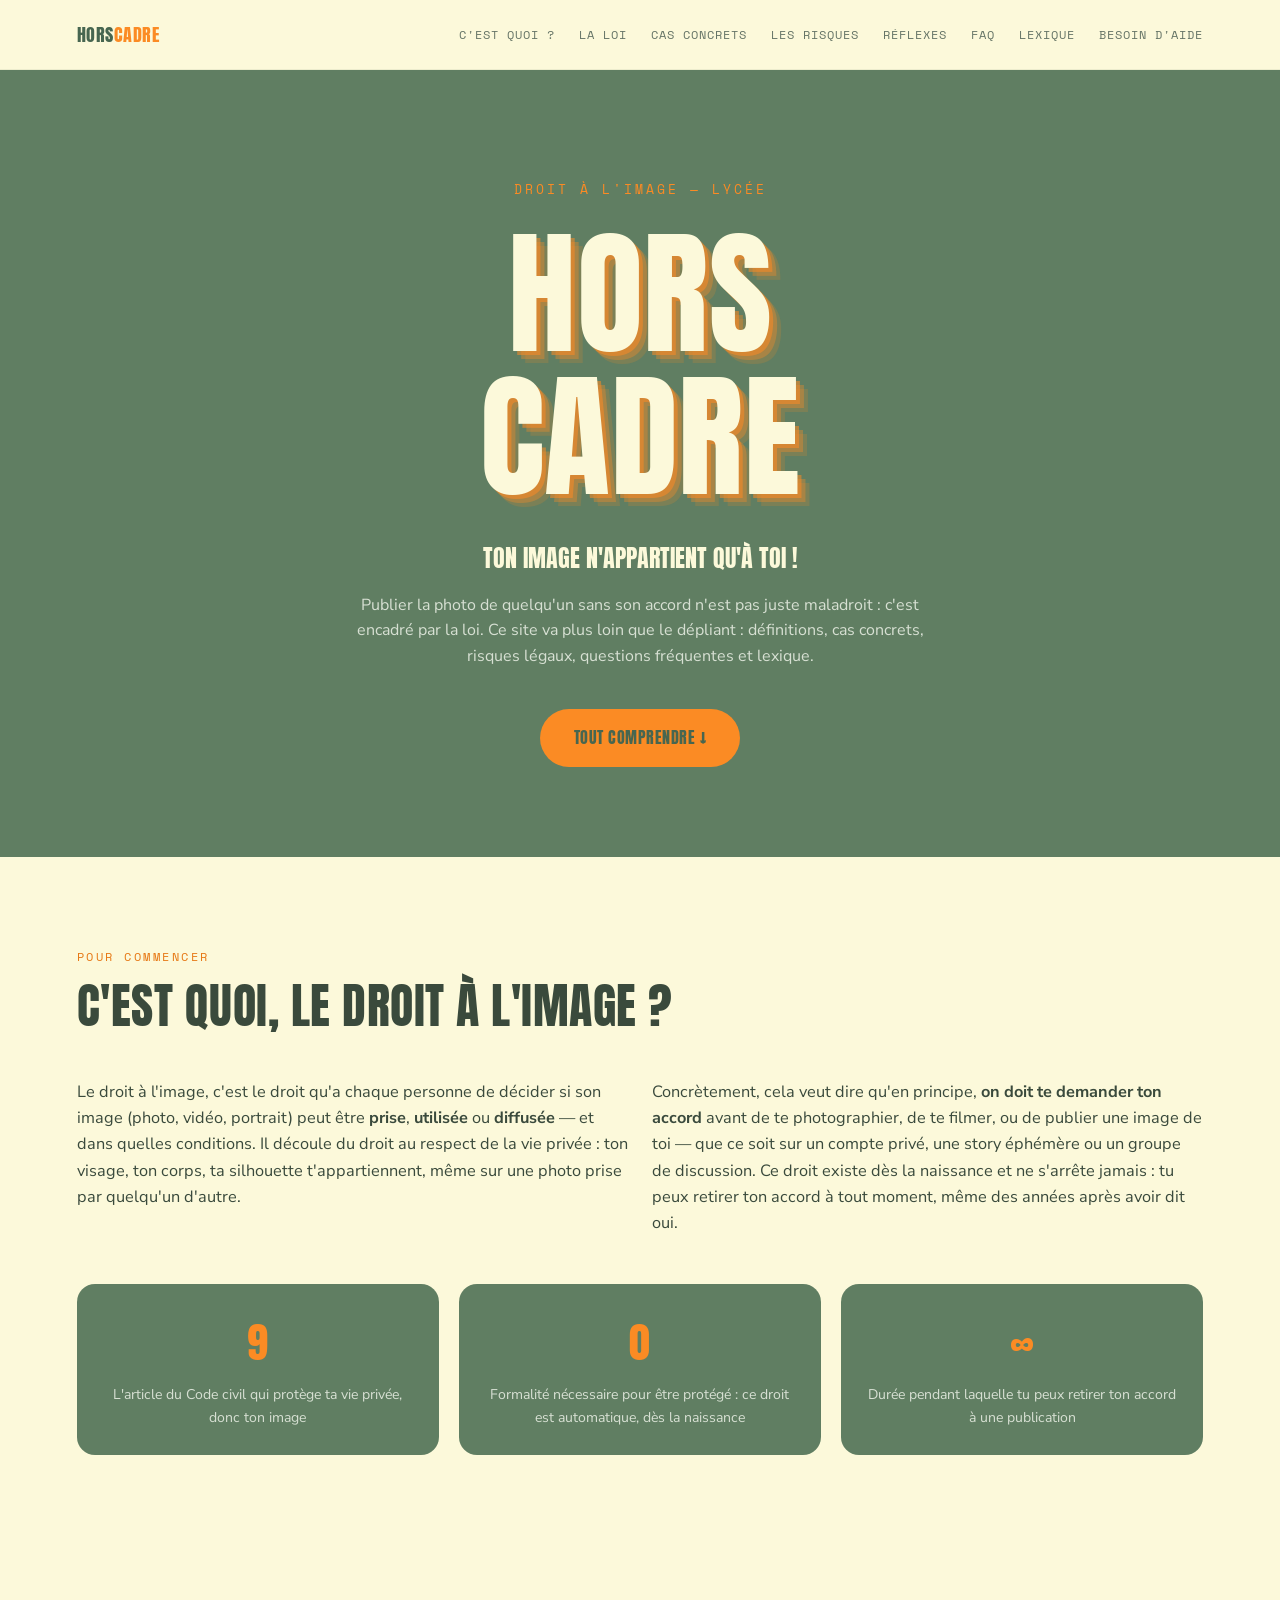
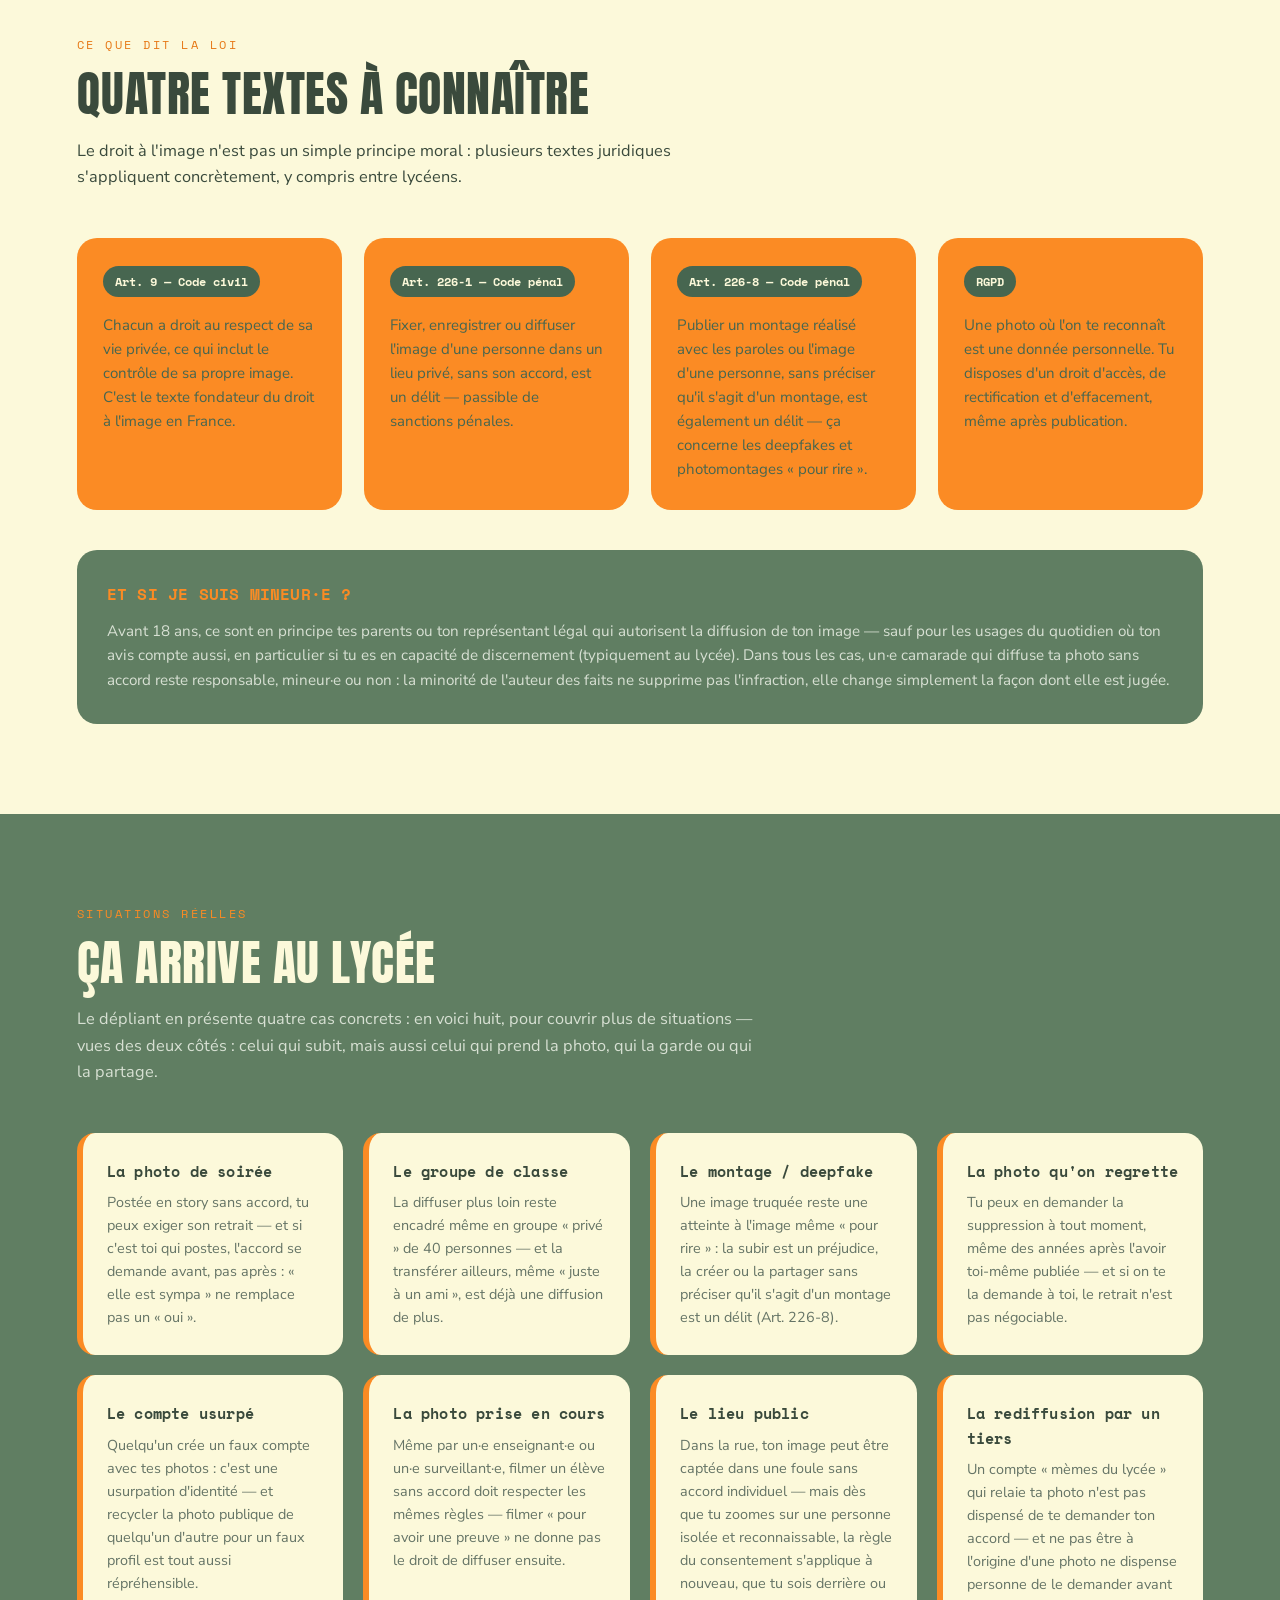
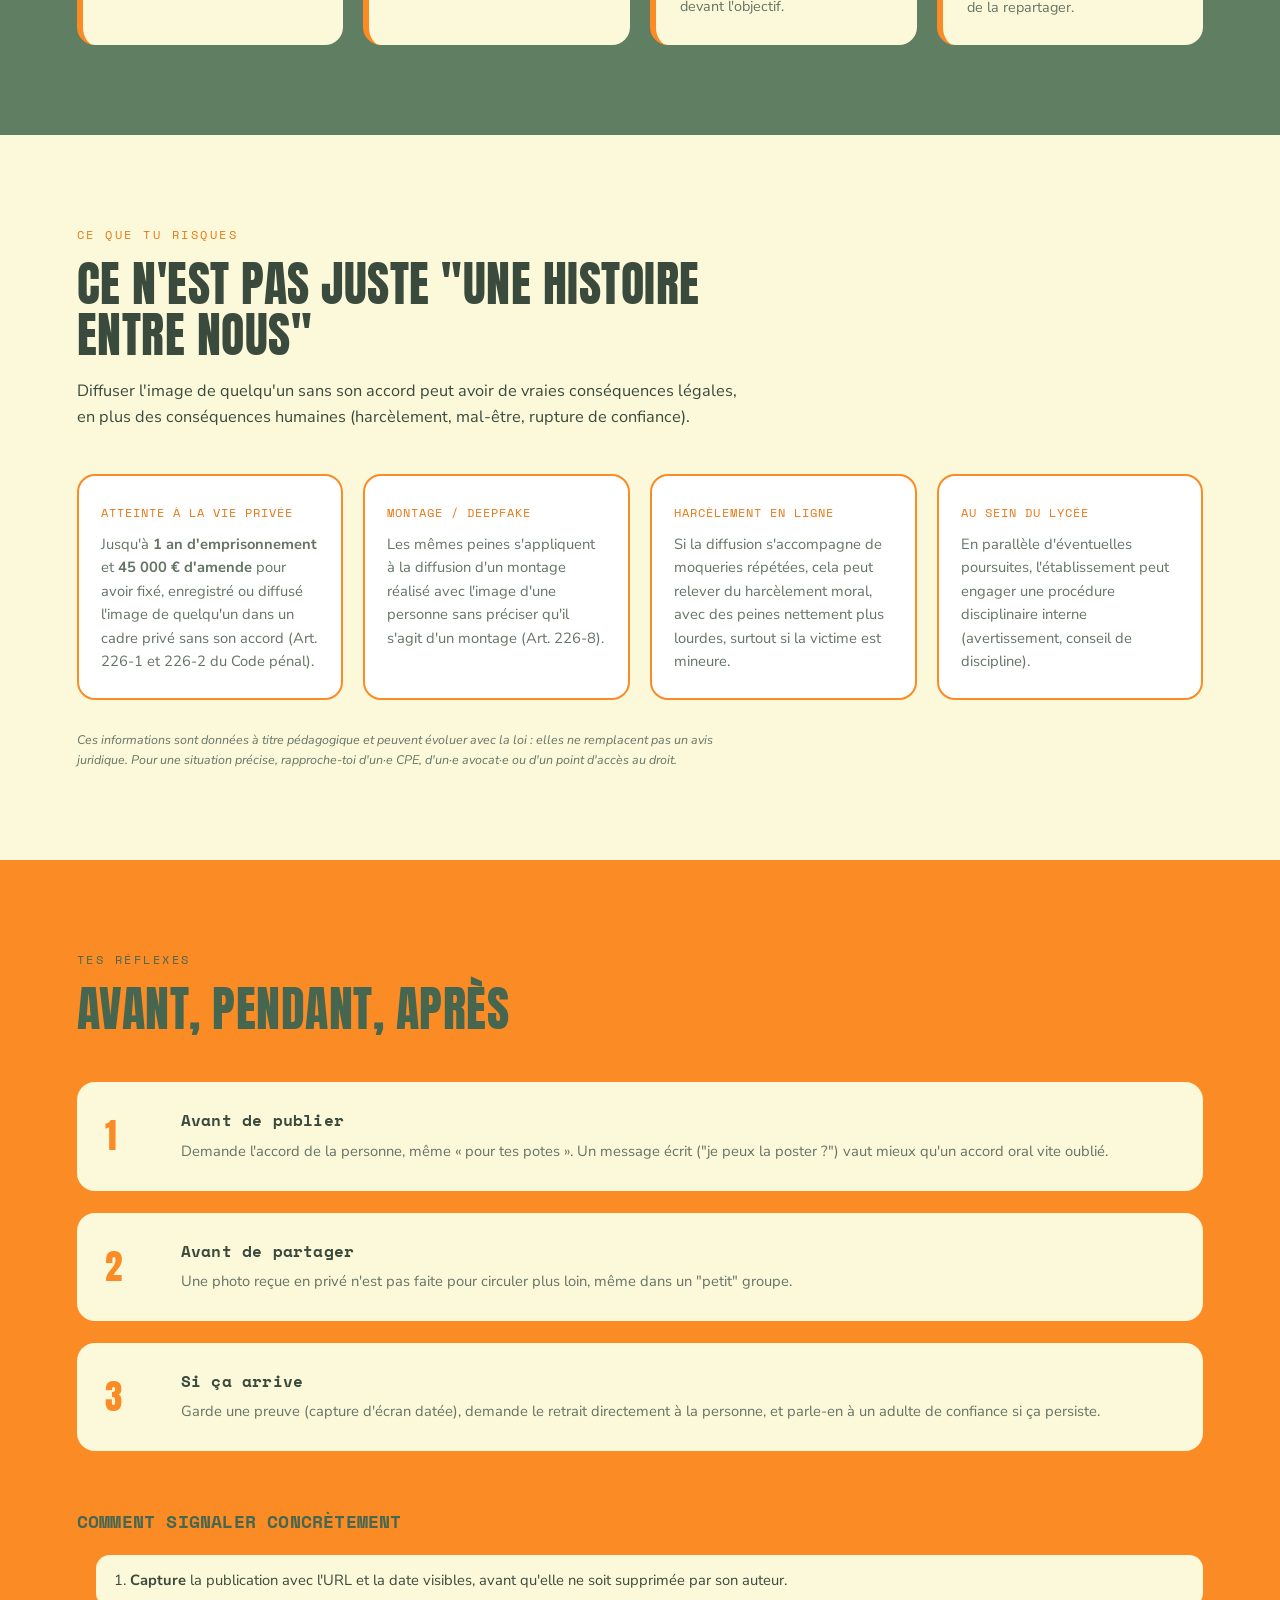
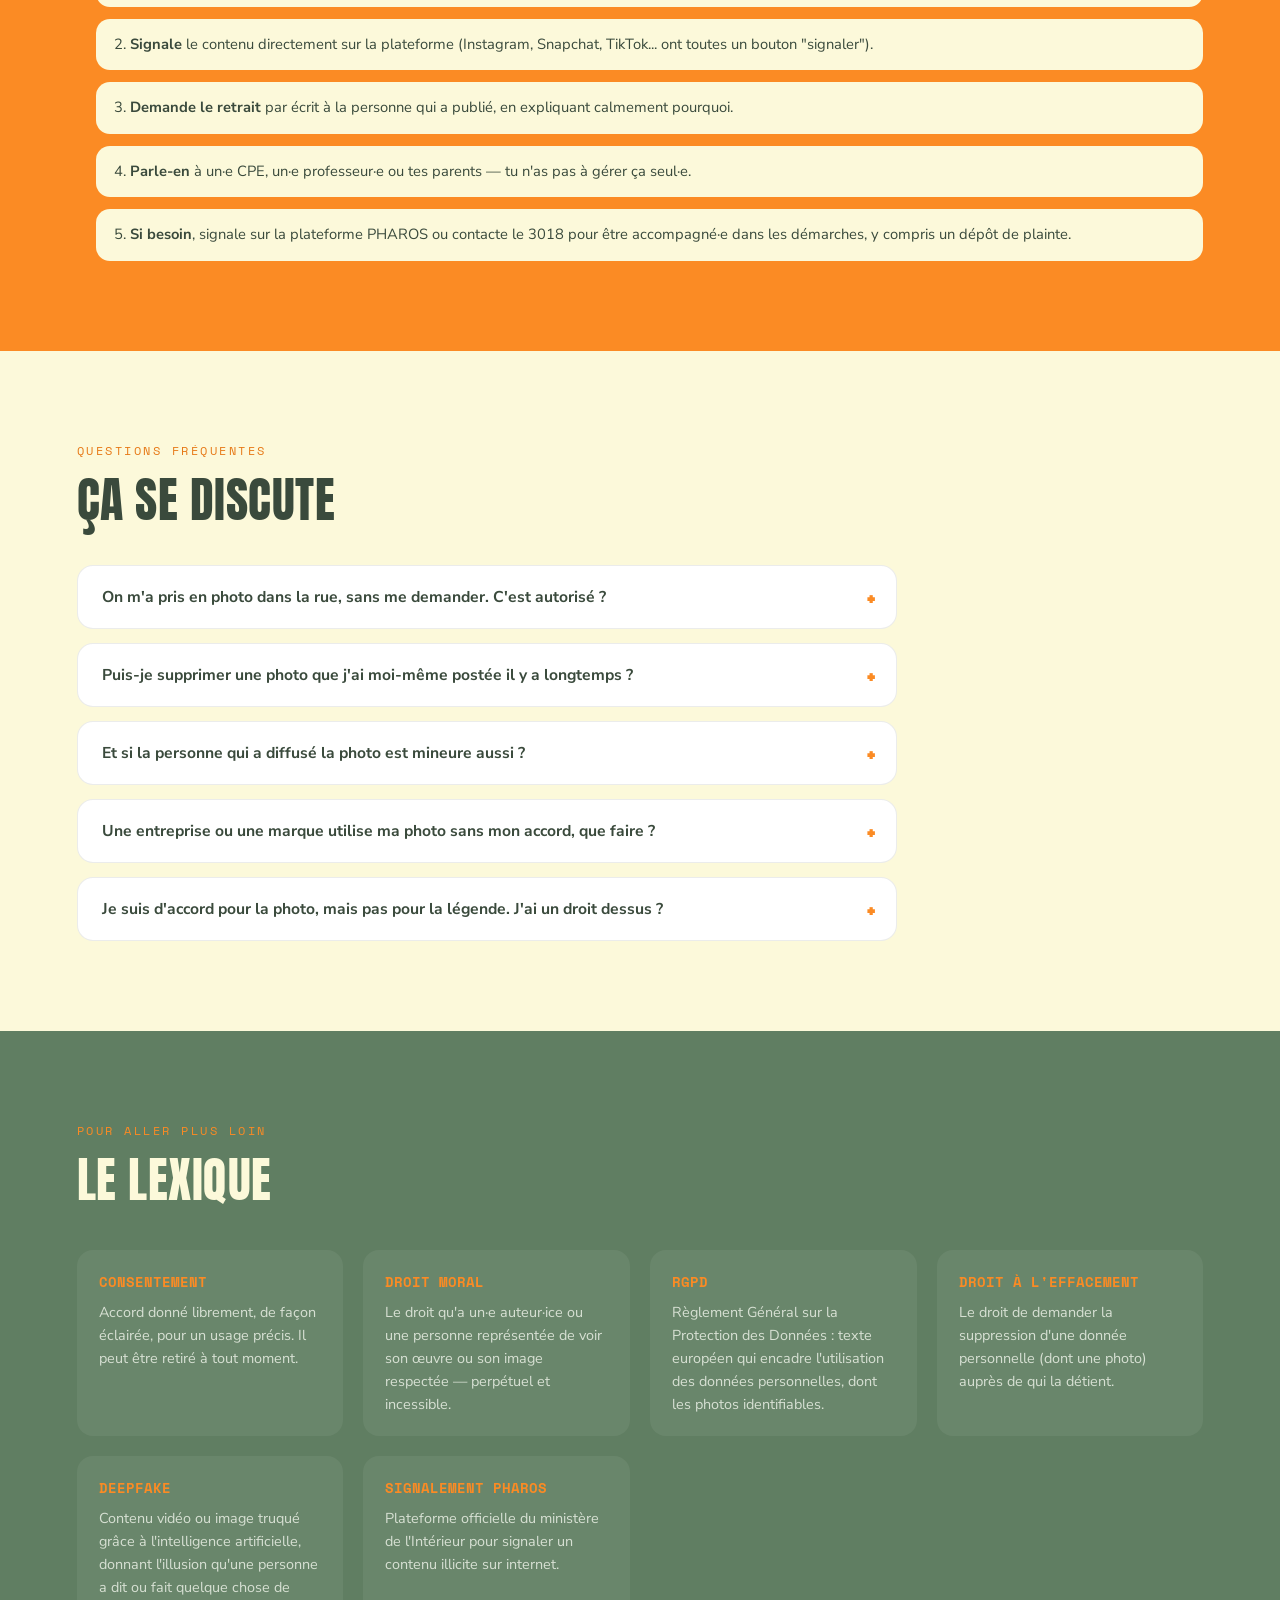
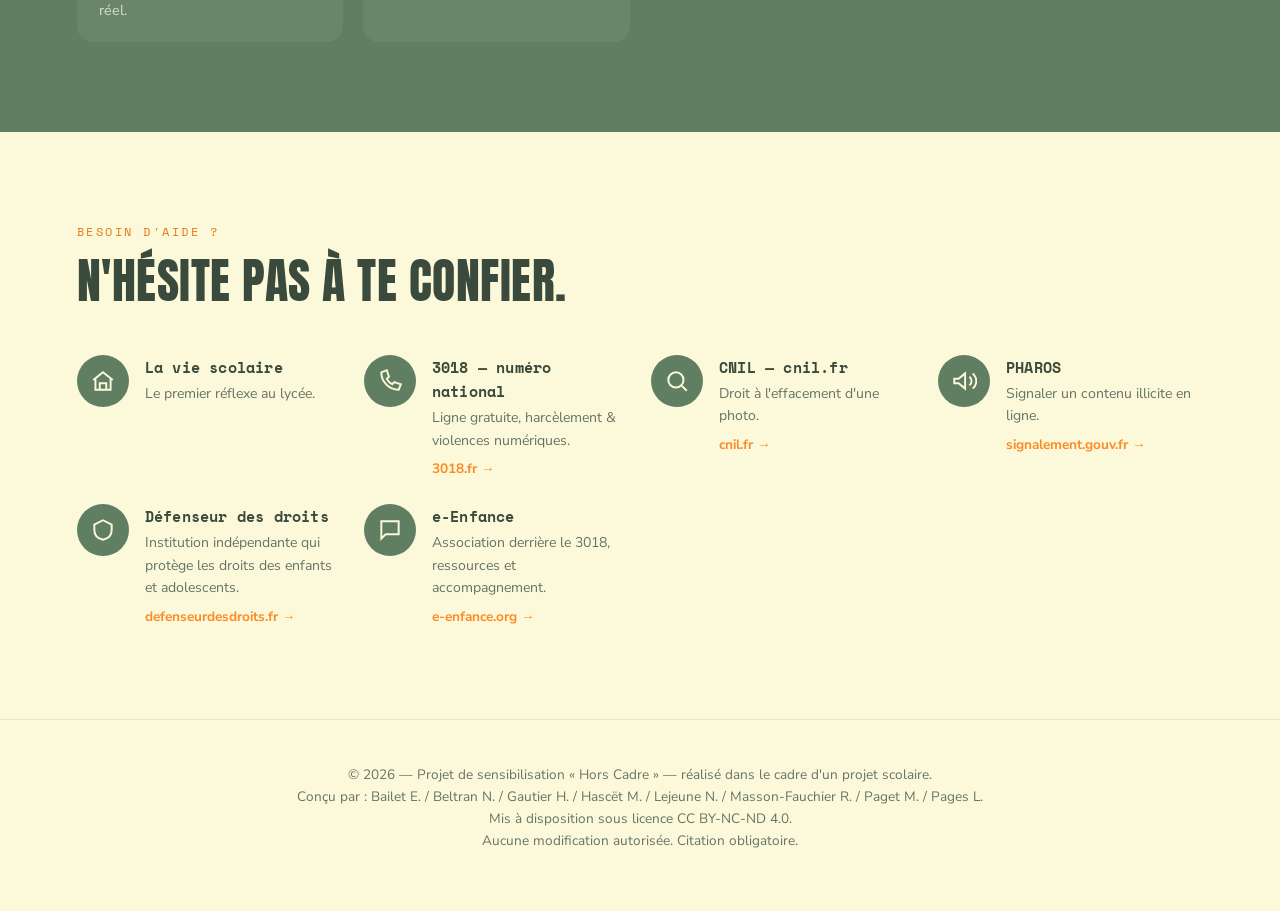
==== index.html @ b5bb3c6e "Add files via upload" ====
<!DOCTYPE html>
<html lang="fr">
<head>
<meta charset="UTF-8">
<meta name="viewport" content="width=device-width, initial-scale=1.0">
<title>Hors Cadre — Le droit à l'image au lycée</title>
<link rel="preconnect" href="https://fonts.googleapis.com">
<link href="https://fonts.googleapis.com/css2?family=Anton&family=Nunito+Sans:opsz,wght@6..12,400;6..12,600;6..12,700&family=Space+Mono:wght@400;700&display=swap" rel="stylesheet">
<link rel="stylesheet" href="style.css">
</head>
<body>

<header>
  <a href="#top" class="logo"><div>HORS<span>CADRE</span></div></a>
  <button class="nav-toggle" id="navToggle" aria-label="Ouvrir le menu" aria-expanded="false">
    <span></span><span></span><span></span>
  </button>
  <nav id="mainNav">
    <a href="#definition">C'est quoi ?</a>
    <a href="#loi">La loi</a>
    <a href="#cas">Cas concrets</a>
    <a href="#risques">Les risques</a>
    <a href="#reflexes">Réflexes</a>
    <a href="#faq">FAQ</a>
    <a href="#lexique">Lexique</a>
    <a href="#aide">Besoin d'aide</a>
  </nav>
</header>

<div class="hero" id="top">
  <div class="eyebrow">Droit à l'image — Lycée</div>
  <h1>Hors<br>Cadre</h1>
  <p class="tagline">Ton image n'appartient qu'à toi !</p>
  <p class="sub">Publier la photo de quelqu'un sans son accord n'est pas juste maladroit : c'est encadré par la loi. Ce site va plus loin que le dépliant : définitions, cas concrets, risques légaux, questions fréquentes et lexique.</p>
  <a class="cta" href="#definition">Tout comprendre ↓</a>
</div>

<section class="sec-def" id="definition">
  <div class="inner">
    <div class="eyebrow">Pour commencer</div>
    <h2>C'est quoi, le droit à l'image ?</h2>
    <div class="def-grid">
      <p class="lead">Le droit à l'image, c'est le droit qu'a chaque personne de décider si son image (photo, vidéo, portrait) peut être <strong>prise</strong>, <strong>utilisée</strong> ou <strong>diffusée</strong> — et dans quelles conditions. Il découle du droit au respect de la vie privée : ton visage, ton corps, ta silhouette t'appartiennent, même sur une photo prise par quelqu'un d'autre.</p>
      <p class="lead">Concrètement, cela veut dire qu'en principe, <strong>on doit te demander ton accord</strong> avant de te photographier, de te filmer, ou de publier une image de toi — que ce soit sur un compte privé, une story éphémère ou un groupe de discussion. Ce droit existe dès la naissance et ne s'arrête jamais : tu peux retirer ton accord à tout moment, même des années après avoir dit oui.</p>
    </div>
    <div class="stat-row">
      <div class="stat-card">
        <span class="stat-num">9</span>
        <p>L'article du Code civil qui protège ta vie privée, donc ton image</p>
      </div>
      <div class="stat-card">
        <span class="stat-num">0</span>
        <p>Formalité nécessaire pour être protégé : ce droit est automatique, dès la naissance</p>
      </div>
      <div class="stat-card">
        <span class="stat-num">∞</span>
        <p>Durée pendant laquelle tu peux retirer ton accord à une publication</p>
      </div>
    </div>
  </div>
</section>

<section class="sec-loi" id="loi">
  <div class="inner">
    <div class="eyebrow">Ce que dit la loi</div>
    <h2>Quatre textes à connaître</h2>
    <p class="lead">Le droit à l'image n'est pas un simple principe moral : plusieurs textes juridiques s'appliquent concrètement, y compris entre lycéens.</p>
    <div class="law-grid">
      <div class="law-card">
        <span class="chip">Art. 9 — Code civil</span>
        <p>Chacun a droit au respect de sa vie privée, ce qui inclut le contrôle de sa propre image. C'est le texte fondateur du droit à l'image en France.</p>
      </div>
      <div class="law-card">
        <span class="chip">Art. 226-1 — Code pénal</span>
        <p>Fixer, enregistrer ou diffuser l'image d'une personne dans un lieu privé, sans son accord, est un délit — passible de sanctions pénales.</p>
      </div>
      <div class="law-card">
        <span class="chip">Art. 226-8 — Code pénal</span>
        <p>Publier un montage réalisé avec les paroles ou l'image d'une personne, sans préciser qu'il s'agit d'un montage, est également un délit — ça concerne les deepfakes et photomontages « pour rire ».</p>
      </div>
      <div class="law-card">
        <span class="chip">RGPD</span>
        <p>Une photo où l'on te reconnaît est une donnée personnelle. Tu disposes d'un droit d'accès, de rectification et d'effacement, même après publication.</p>
      </div>
    </div>

    <div class="callout">
      <h3>Et si je suis mineur·e ?</h3>
      <p>Avant 18 ans, ce sont en principe tes parents ou ton représentant légal qui autorisent la diffusion de ton image — sauf pour les usages du quotidien où ton avis compte aussi, en particulier si tu es en capacité de discernement (typiquement au lycée). Dans tous les cas, un·e camarade qui diffuse ta photo sans accord reste responsable, mineur·e ou non : la minorité de l'auteur des faits ne supprime pas l'infraction, elle change simplement la façon dont elle est jugée.</p>
    </div>
  </div>
</section>

<section class="sec-cas" id="cas">
  <div class="inner">
    <div class="eyebrow">Situations réelles</div>
    <h2>Ça arrive au lycée</h2>
    <p class="lead">Le dépliant en présente quatre cas concrets : en voici huit, pour couvrir plus de situations — vues des deux côtés : celui qui subit, mais aussi celui qui prend la photo, qui la garde ou qui la partage.</p>
    <div class="case-grid">
      <div class="case-card">
        <h3>La photo de soirée</h3>
        <p>Postée en story sans accord, tu peux exiger son retrait — et si c'est toi qui postes, l'accord se demande avant, pas après : « elle est sympa » ne remplace pas un « oui ».</p>
      </div>
      <div class="case-card">
        <h3>Le groupe de classe</h3>
        <p>La diffuser plus loin reste encadré même en groupe « privé » de 40 personnes — et la transférer ailleurs, même « juste à un ami », est déjà une diffusion de plus.</p>
      </div>
      <div class="case-card">
        <h3>Le montage / deepfake</h3>
        <p>Une image truquée reste une atteinte à l'image même « pour rire » : la subir est un préjudice, la créer ou la partager sans préciser qu'il s'agit d'un montage est un délit (Art. 226-8).</p>
      </div>
      <div class="case-card">
        <h3>La photo qu'on regrette</h3>
        <p>Tu peux en demander la suppression à tout moment, même des années après l'avoir toi-même publiée — et si on te la demande à toi, le retrait n'est pas négociable.</p>
      </div>
      <div class="case-card">
        <h3>Le compte usurpé</h3>
        <p>Quelqu'un crée un faux compte avec tes photos : c'est une usurpation d'identité — et recycler la photo publique de quelqu'un d'autre pour un faux profil est tout aussi répréhensible.</p>
      </div>
      <div class="case-card">
        <h3>La photo prise en cours</h3>
        <p>Même par un·e enseignant·e ou un·e surveillant·e, filmer un élève sans accord doit respecter les mêmes règles — filmer « pour avoir une preuve » ne donne pas le droit de diffuser ensuite.</p>
      </div>
      <div class="case-card">
        <h3>Le lieu public</h3>
        <p>Dans la rue, ton image peut être captée dans une foule sans accord individuel — mais dès que tu zoomes sur une personne isolée et reconnaissable, la règle du consentement s'applique à nouveau, que tu sois derrière ou devant l'objectif.</p>
      </div>
      <div class="case-card">
        <h3>La rediffusion par un tiers</h3>
        <p>Un compte « mèmes du lycée » qui relaie ta photo n'est pas dispensé de te demander ton accord — et ne pas être à l'origine d'une photo ne dispense personne de le demander avant de la repartager.</p>
      </div>
    </div>
  </div>
</section>

<section class="sec-risques" id="risques">
  <div class="inner">
    <div class="eyebrow">Ce que tu risques</div>
    <h2>Ce n'est pas juste "une histoire entre nous"</h2>
    <p class="lead">Diffuser l'image de quelqu'un sans son accord peut avoir de vraies conséquences légales, en plus des conséquences humaines (harcèlement, mal-être, rupture de confiance).</p>
    <div class="risk-grid">
      <div class="risk-card">
        <span class="risk-label">Atteinte à la vie privée</span>
        <p>Jusqu'à <strong>1 an d'emprisonnement</strong> et <strong>45 000 € d'amende</strong> pour avoir fixé, enregistré ou diffusé l'image de quelqu'un dans un cadre privé sans son accord (Art. 226-1 et 226-2 du Code pénal).</p>
      </div>
      <div class="risk-card">
        <span class="risk-label">Montage / deepfake</span>
        <p>Les mêmes peines s'appliquent à la diffusion d'un montage réalisé avec l'image d'une personne sans préciser qu'il s'agit d'un montage (Art. 226-8).</p>
      </div>
      <div class="risk-card">
        <span class="risk-label">Harcèlement en ligne</span>
        <p>Si la diffusion s'accompagne de moqueries répétées, cela peut relever du harcèlement moral, avec des peines nettement plus lourdes, surtout si la victime est mineure.</p>
      </div>
      <div class="risk-card">
        <span class="risk-label">Au sein du lycée</span>
        <p>En parallèle d'éventuelles poursuites, l'établissement peut engager une procédure disciplinaire interne (avertissement, conseil de discipline).</p>
      </div>
    </div>
    <p class="fine-print">Ces informations sont données à titre pédagogique et peuvent évoluer avec la loi : elles ne remplacent pas un avis juridique. Pour une situation précise, rapproche-toi d'un·e CPE, d'un·e avocat·e ou d'un point d'accès au droit.</p>
  </div>
</section>

<section class="sec-reflexes" id="reflexes">
  <div class="inner">
    <div class="eyebrow">Tes réflexes</div>
    <h2>Avant, pendant, après</h2>
    <div class="steps">
      <div class="step">
        <div class="num">1</div>
        <div>
          <h3>Avant de publier</h3>
          <p>Demande l'accord de la personne, même « pour tes potes ». Un message écrit ("je peux la poster ?") vaut mieux qu'un accord oral vite oublié.</p>
        </div>
      </div>
      <div class="step">
        <div class="num">2</div>
        <div>
          <h3>Avant de partager</h3>
          <p>Une photo reçue en privé n'est pas faite pour circuler plus loin, même dans un "petit" groupe.</p>
        </div>
      </div>
      <div class="step">
        <div class="num">3</div>
        <div>
          <h3>Si ça arrive</h3>
          <p>Garde une preuve (capture d'écran datée), demande le retrait directement à la personne, et parle-en à un adulte de confiance si ça persiste.</p>
        </div>
      </div>
    </div>

    <h3 class="sub-h">Comment signaler concrètement</h3>
    <ol class="signal-list">
      <li><strong>Capture</strong> la publication avec l'URL et la date visibles, avant qu'elle ne soit supprimée par son auteur.</li>
      <li><strong>Signale</strong> le contenu directement sur la plateforme (Instagram, Snapchat, TikTok... ont toutes un bouton "signaler").</li>
      <li><strong>Demande le retrait</strong> par écrit à la personne qui a publié, en expliquant calmement pourquoi.</li>
      <li><strong>Parle-en</strong> à un·e CPE, un·e professeur·e ou tes parents — tu n'as pas à gérer ça seul·e.</li>
      <li><strong>Si besoin</strong>, signale sur la plateforme PHAROS ou contacte le 3018 pour être accompagné·e dans les démarches, y compris un dépôt de plainte.</li>
    </ol>
  </div>
</section>

<section class="sec-faq" id="faq">
  <div class="inner">
    <div class="eyebrow">Questions fréquentes</div>
    <h2>Ça se discute</h2>
    <div class="faq-list" id="faqList">
      <div class="faq-item">
        <button class="faq-q">On m'a pris en photo dans la rue, sans me demander. C'est autorisé ?</button>
        <div class="faq-a"><p>Dans un lieu public, une photo d'ambiance où tu es noyé·e dans la foule est en général tolérée. Mais si tu es identifiable et isolé·e sur l'image, la règle du consentement s'applique de nouveau — tu peux demander son retrait.</p></div>
      </div>
      <div class="faq-item">
        <button class="faq-q">Puis-je supprimer une photo que j'ai moi-même postée il y a longtemps ?</button>
        <div class="faq-a"><p>Oui, à tout moment. C'est ton image et ta donnée personnelle : tu peux demander sa suppression auprès de la plateforme, même si tu avais donné ton accord au moment de la publication.</p></div>
      </div>
      <div class="faq-item">
        <button class="faq-q">Et si la personne qui a diffusé la photo est mineure aussi ?</button>
        <div class="faq-a"><p>Être mineur·e ne rend pas irresponsable : la loi prévoit des sanctions adaptées à l'âge, mais l'infraction existe quand même. Les parents peuvent aussi être civilement responsables des actes de leur enfant.</p></div>
      </div>
      <div class="faq-item">
        <button class="faq-q">Une entreprise ou une marque utilise ma photo sans mon accord, que faire ?</button>
        <div class="faq-a"><p>C'est aussi une atteinte au droit à l'image, potentiellement plus grave si c'est à but commercial. Tu peux contacter directement l'entreprise pour exiger le retrait, et si besoin la CNIL ou un·e avocat·e.</p></div>
      </div>
      <div class="faq-item">
        <button class="faq-q">Je suis d'accord pour la photo, mais pas pour la légende. J'ai un droit dessus ?</button>
        <div class="faq-a"><p>Oui : le consentement porte sur l'usage précis convenu. Si le contexte change (légende dégradante, republication ailleurs), ton accord initial ne couvre pas cet usage-là.</p></div>
      </div>
    </div>
  </div>
</section>

<section class="sec-lexique" id="lexique">
  <div class="inner">
    <div class="eyebrow">Pour aller plus loin</div>
    <h2>Le lexique</h2>
    <dl class="lexique-list">
      <div class="lex-item"><dt>Consentement</dt><dd>Accord donné librement, de façon éclairée, pour un usage précis. Il peut être retiré à tout moment.</dd></div>
      <div class="lex-item"><dt>Droit moral</dt><dd>Le droit qu'a un·e auteur·ice ou une personne représentée de voir son œuvre ou son image respectée — perpétuel et incessible.</dd></div>
      <div class="lex-item"><dt>RGPD</dt><dd>Règlement Général sur la Protection des Données : texte européen qui encadre l'utilisation des données personnelles, dont les photos identifiables.</dd></div>
      <div class="lex-item"><dt>Droit à l'effacement</dt><dd>Le droit de demander la suppression d'une donnée personnelle (dont une photo) auprès de qui la détient.</dd></div>
      <div class="lex-item"><dt>Deepfake</dt><dd>Contenu vidéo ou image truqué grâce à l'intelligence artificielle, donnant l'illusion qu'une personne a dit ou fait quelque chose de réel.</dd></div>
      <div class="lex-item"><dt>Signalement PHAROS</dt><dd>Plateforme officielle du ministère de l'Intérieur pour signaler un contenu illicite sur internet.</dd></div>
    </dl>
  </div>
</section>

<section class="sec-aide" id="aide">
  <div class="inner">
    <div class="eyebrow">Besoin d'aide ?</div>
    <h2>N'hésite pas à te confier.</h2>
    <div class="res-grid">
      <div class="res-card">
        <div class="res-icon">
          <svg viewBox="0 0 24 24"><path d="M3 11l9-7 9 7"/><path d="M5 10v10h14V10"/><path d="M9 20v-6h6v6"/></svg>
        </div>
        <div>
          <h3>La vie scolaire</h3>
          <p>Le premier réflexe au lycée.</p>
        </div>
      </div>
      <div class="res-card">
        <div class="res-icon">
          <svg viewBox="0 0 24 24"><path d="M4 4c0 9 7 16 16 16l2-5-6-2-2 2c-2-1-4-3-5-5l2-2-2-6z"/></svg>
        </div>
        <div>
          <h3>3018 — numéro national</h3>
          <p>Ligne gratuite, harcèlement &amp; violences numériques.</p>
          <a href="https://www.3018.fr" target="_blank" rel="noopener">3018.fr →</a>
        </div>
      </div>
      <div class="res-card">
        <div class="res-icon">
          <svg viewBox="0 0 24 24"><circle cx="11" cy="11" r="7"/><path d="M21 21l-4.5-4.5"/></svg>
        </div>
        <div>
          <h3>CNIL — cnil.fr</h3>
          <p>Droit à l'effacement d'une photo.</p>
          <a href="https://www.cnil.fr" target="_blank" rel="noopener">cnil.fr →</a>
        </div>
      </div>
      <div class="res-card">
        <div class="res-icon">
          <svg viewBox="0 0 24 24"><path d="M3 10v4h4l6 5V5L7 10H3z"/><path d="M17 8a5 5 0 010 8"/><path d="M20 5a9 9 0 010 14"/></svg>
        </div>
        <div>
          <h3>PHAROS</h3>
          <p>Signaler un contenu illicite en ligne.</p>
          <a href="https://www.internet-signalement.gouv.fr" target="_blank" rel="noopener">signalement.gouv.fr →</a>
        </div>
      </div>
      <div class="res-card">
        <div class="res-icon">
          <svg viewBox="0 0 24 24"><path d="M12 3l8 4v5c0 5-3.5 8-8 9-4.5-1-8-4-8-9V7l8-4z"/></svg>
        </div>
        <div>
          <h3>Défenseur des droits</h3>
          <p>Institution indépendante qui protège les droits des enfants et adolescents.</p>
          <a href="https://www.defenseurdesdroits.fr" target="_blank" rel="noopener">defenseurdesdroits.fr →</a>
        </div>
      </div>
      <div class="res-card">
        <div class="res-icon">
          <svg viewBox="0 0 24 24"><path d="M4 20l4-4h12V4H4v16z"/></svg>
        </div>
        <div>
          <h3>e-Enfance</h3>
          <p>Association derrière le 3018, ressources et accompagnement.</p>
          <a href="https://www.e-enfance.org" target="_blank" rel="noopener">e-enfance.org →</a>
        </div>
      </div>
    </div>
  </div>
</section>

<footer>
  <p>&copy; <span id="year"></span> — Projet de sensibilisation « Hors Cadre » — réalisé dans le cadre d'un projet scolaire.</p>
  <p>Conçu par : Bailet E. / Beltran N. / Gautier H. / Hascët M. / Lejeune N. / Masson-Fauchier R. / Paget M. / Pages L.</p>
  <p>Mis à disposition sous licence CC BY-NC-ND 4.0.</p>
  <p>Aucune modification autorisée. Citation obligatoire.</p>
</footer>

<script src="script.js"></script>
</body>
</html>
---- style.css ----
:root {
  --olive:#607E62;
  --olive-dark:#476650;
  --orange:#FB8B24;
  --orange-dark:#E67815;
  --cream:#FCF9DA;
  --ink-on-dark:#FCF9DA;
  --ink-on-cream:#3A4A3C;
  --ink-dim-on-dark:#D7E0D3;
  --ink-dim-on-cream:#657466;
}

* {
  box-sizing:border-box; 
  margin:0; 
  padding:0;
}

html {
  scroll-behavior:smooth;
}

body {
  background:var(--cream);
  color:var(--ink-on-cream);
  font-family:'Nunito Sans', sans-serif;
  line-height:1.6;
}

h1,h2 {
  font-family:'Anton', sans-serif;
  font-weight:400;
  text-transform:uppercase;
  letter-spacing:.5px;
  line-height:1.05;
}

h3 {
  font-family:'Space Mono', monospace;
  font-weight:700;
  letter-spacing:.2px;
}

a {
  color:var(--orange);
}

/* ---- header ---- */
header {
  background:var(--cream);
  padding:20px 6vw;
  display:flex;
  align-items:center;
  justify-content:space-between;
  position:sticky;
  top:0;
  z-index:30;
  border-bottom:1px solid rgba(58,74,60,.08);
  flex-wrap:wrap;
  gap:10px;
}

.logo {
  font-family:'Anton', sans-serif;
  font-size:1.15rem;
  text-decoration: none;
  letter-spacing:.5px;
  color:var(--olive-dark);
  display:flex;
  align-items:center;
  gap:8px;
}

.logo span {
  color:var(--orange);
}

nav a {
  color:var(--ink-dim-on-cream);
  text-decoration:none;
  font-family:'Space Mono', monospace;
  font-size:.76rem;
  text-transform:uppercase;
  letter-spacing:1px;
  margin-left:20px;
}

nav a:hover{ color:var(--olive-dark); }
.nav-toggle{
  display:none;
  background:none;
  border:none;
  cursor:pointer;
  width:30px;
  height:22px;
  position:relative;
  padding:0;
  flex-shrink:0;
}
.nav-toggle span{
  position:absolute;
  left:0;
  width:100%;
  height:3px;
  border-radius:3px;
  background:var(--olive-dark);
  transition:transform .3s ease, opacity .2s ease, top .3s ease;
}
.nav-toggle span:nth-child(1){ top:0; }
.nav-toggle span:nth-child(2){ top:9px; }
.nav-toggle span:nth-child(3){ top:18px; }
.nav-toggle.open span:nth-child(1){ top:9px; transform:rotate(45deg); }
.nav-toggle.open span:nth-child(2){ opacity:0; }
.nav-toggle.open span:nth-child(3){ top:9px; transform:rotate(-45deg); }

/* ---- hero ---- */
.hero{
  background:var(--olive);
  color:var(--ink-on-dark);
  text-align:center;
  padding:110px 6vw 90px;
}
.hero .eyebrow{
  font-family:'Space Mono', monospace;
  font-size:.8rem;
  letter-spacing:3px;
  text-transform:uppercase;
  color:var(--orange);
  margin-bottom:22px;
}
.hero h1{
  font-size:clamp(4rem, 13vw, 8.5rem);
  color:var(--cream);
  text-shadow:
    4px 4px 0 rgba(251,139,36,.55),
    8px 8px 0 rgba(251,139,36,.35),
    12px 12px 0 rgba(251,139,36,.18);
  margin-bottom:8px;
}
.hero .tagline{
  font-size:clamp(1.1rem, 2.6vw, 1.5rem);
  font-family:'Anton', sans-serif;
  text-transform:uppercase;
  color:var(--cream);
  max-width:620px;
  margin:34px auto 0;
  line-height:1.25;
}
.hero p.sub{
  color:var(--ink-dim-on-dark);
  max-width:600px;
  margin:20px auto 0;
  font-size:1rem;
}
.cta{
  display:inline-flex;
  align-items:center;
  gap:10px;
  background:var(--orange);
  color:var(--olive-dark);
  font-family:'Anton', sans-serif;
  text-transform:uppercase;
  letter-spacing:.5px;
  padding:16px 34px;
  border-radius:50px;
  text-decoration:none;
  font-size:1rem;
  margin-top:40px;
  transition:transform .15s ease;
}
.cta:hover{ transform:translateY(-2px); }

/* ---- sections ---- */
section{ padding:90px 6vw; scroll-margin-top:80px; }
.inner{ max-width:1180px; margin:0 auto; }
.eyebrow{
  font-family:'Space Mono', monospace;
  font-size:.78rem;
  letter-spacing:2.5px;
  text-transform:uppercase;
  margin-bottom:14px;
}
section h2{ font-size:clamp(2rem, 4vw, 3rem); max-width:720px; }
.lead{ max-width:680px; margin-top:18px; font-size:1.02rem; }

/* ---- définition ---- */
.sec-def{ background:var(--cream); }
.sec-def .eyebrow{ color:var(--orange-dark); }
.def-grid{ display:grid; grid-template-columns:repeat(auto-fit, minmax(280px,1fr)); gap:24px; margin-top:30px; }
.stat-row{
  display:grid;
  grid-template-columns:repeat(auto-fit, minmax(200px,1fr));
  gap:20px;
  margin-top:48px;
}
.stat-card{
  background:var(--olive);
  color:var(--ink-on-dark);
  border-radius:18px;
  padding:26px 22px;
  text-align:center;
}
.stat-num{
  display:block;
  font-family:'Anton', sans-serif;
  font-size:2.6rem;
  color:var(--orange);
  margin-bottom:8px;
}
.stat-card p{ font-size:.88rem; color:var(--ink-dim-on-dark); }

/* ---- loi ---- */
.sec-loi{ background:var(--cream); }
.sec-loi .eyebrow{ color:var(--orange-dark); }
.law-grid{
  display:grid;
  grid-template-columns:repeat(auto-fit, minmax(260px,1fr));
  gap:22px;
  margin-top:48px;
}
.law-card{
  background:var(--orange);
  color:var(--olive-dark);
  border-radius:20px;
  padding:28px 26px;
}
.law-card .chip{
  display:inline-block;
  font-family:'Space Mono', monospace;
  font-size:.75rem;
  font-weight:700;
  background:var(--olive-dark);
  color:var(--cream);
  padding:6px 12px;
  border-radius:20px;
  margin-bottom:16px;
}
.law-card p{ font-size:.94rem; }

.callout{
  margin-top:40px;
  background:var(--olive);
  color:var(--ink-on-dark);
  border-radius:20px;
  padding:32px 30px;
}
.callout h3{ color:var(--orange); font-size:1rem; margin-bottom:12px; text-transform:uppercase; }
.callout p{ color:var(--ink-dim-on-dark); font-size:.95rem; }

/* ---- cas concrets ---- */
.sec-cas{ background:var(--olive); color:var(--ink-on-dark); }
.sec-cas .eyebrow{ color:var(--orange); }
.sec-cas .lead{ color:var(--ink-dim-on-dark); }
.case-grid{
  display:grid;
  grid-template-columns:repeat(auto-fit, minmax(260px,1fr));
  gap:20px;
  margin-top:48px;
}
.case-card{
  background:var(--cream);
  color:var(--ink-on-cream);
  border-radius:18px;
  padding:26px 24px;
  border-left:6px solid var(--orange);
}
.case-card h3{ font-size:.95rem; margin-bottom:8px; }
.case-card p{ font-size:.9rem; color:var(--ink-dim-on-cream); }
.case-card p + p{ margin-top:12px; }
.case-card p strong{ color:var(--ink-on-cream); }

/* ---- risques ---- */
.sec-risques{ background:var(--cream); }
.sec-risques .eyebrow{ color:var(--orange-dark); }
.risk-grid{
  display:grid;
  grid-template-columns:repeat(auto-fit, minmax(260px,1fr));
  gap:20px;
  margin-top:44px;
}
.risk-card{
  background:#fff;
  border:2px solid var(--orange);
  border-radius:18px;
  padding:24px 22px;
}
.risk-label{
  display:inline-block;
  font-family:'Space Mono', monospace;
  font-size:.72rem;
  text-transform:uppercase;
  letter-spacing:1px;
  color:var(--orange-dark);
  margin-bottom:10px;
}
.risk-card p{ font-size:.92rem; color:var(--ink-dim-on-cream); }
.fine-print{
  margin-top:30px;
  font-size:.78rem;
  color:var(--ink-dim-on-cream);
  font-style:italic;
  max-width:680px;
}

/* ---- réflexes ---- */
.sec-reflexes{ background:var(--orange); color:var(--olive-dark); }
.sec-reflexes .eyebrow{ color:var(--olive-dark); }
.steps{ margin-top:48px; display:flex; flex-direction:column; gap:22px; }
.step{
  background:var(--cream);
  border-radius:18px;
  padding:26px 28px;
  display:grid;
  grid-template-columns:56px 1fr;
  gap:20px;
  align-items:start;
}
.step .num{
  font-family:'Anton', sans-serif;
  font-size:2.2rem;
  color:var(--orange);
}
.step h3{ font-size:1rem; margin-bottom:6px; color:var(--ink-on-cream); }
.step p{ font-size:.92rem; color:var(--ink-dim-on-cream); }

.sub-h{
  margin-top:56px;
  font-size:1.1rem;
  color:var(--olive-dark);
  text-transform:uppercase;
}
.signal-list{
  margin-top:20px;
  padding-left:1.2rem;
  display:flex;
  flex-direction:column;
  gap:12px;
}
.signal-list li{
  background:var(--cream);
  border-radius:14px;
  padding:14px 18px;
  list-style-position:inside;
  font-size:.92rem;
  color:var(--ink-on-cream);
}

/* ---- FAQ ---- */
.sec-faq{ background:var(--cream); }
.sec-faq .eyebrow{ color:var(--orange-dark); }
.faq-list{ margin-top:40px; display:flex; flex-direction:column; gap:14px; max-width:820px; }
.faq-item{
  background:#fff;
  border-radius:16px;
  overflow:hidden;
  border:1px solid rgba(58,74,60,.1);
}
.faq-q{
  width:100%;
  text-align:left;
  background:none;
  border:none;
  padding:20px 24px;
  font-family:'Nunito Sans', sans-serif;
  font-weight:700;
  font-size:.98rem;
  color:var(--ink-on-cream);
  cursor:pointer;
  position:relative;
  padding-right:44px;
}
.faq-q::after{
  content:'+';
  position:absolute;
  right:22px;
  top:50%;
  transform:translateY(-50%);
  font-family:'Anton', sans-serif;
  font-size:1.3rem;
  color:var(--orange);
  transition:transform .2s ease;
}
.faq-item.open .faq-q::after{ transform:translateY(-50%) rotate(45deg); }
.faq-a{
  max-height:0;
  overflow:hidden;
  transition:max-height .25s ease;
  padding:0 24px;
}
.faq-item.open .faq-a{ max-height:220px; padding-bottom:20px; }
.faq-a p{ font-size:.92rem; color:var(--ink-dim-on-cream); }

/* ---- lexique ---- */
.sec-lexique{ background:var(--olive); color:var(--ink-on-dark); }
.sec-lexique .eyebrow{ color:var(--orange); }
.lexique-list{
  margin-top:44px;
  display:grid;
  grid-template-columns:repeat(auto-fit, minmax(260px,1fr));
  gap:20px;
}
.lex-item{
  background:rgba(255,255,255,.06);
  border-radius:16px;
  padding:20px 22px;
}
.lex-item dt{
  font-family:'Space Mono', monospace;
  font-weight:700;
  color:var(--orange);
  font-size:.9rem;
  text-transform:uppercase;
  margin-bottom:8px;
}
.lex-item dd{ font-size:.9rem; color:var(--ink-dim-on-dark); }

/* ---- aide ---- */
.sec-aide{ background:var(--cream); }
.sec-aide .eyebrow{ color:var(--orange-dark); }
.res-grid{
  display:grid;
  grid-template-columns:repeat(auto-fit, minmax(240px,1fr));
  gap:22px;
  margin-top:48px;
}
.res-card{ display:flex; gap:16px; align-items:flex-start; }
.res-icon{
  flex-shrink:0;
  width:52px; height:52px;
  border-radius:50%;
  background:var(--olive);
  display:flex; align-items:center; justify-content:center;
}
.res-icon svg{ width:26px; height:26px; stroke:var(--cream); fill:none; stroke-width:1.8; }
.res-card h3{ font-size:.95rem; color:var(--ink-on-cream); margin-bottom:4px; }
.res-card p{ font-size:.88rem; color:var(--ink-dim-on-cream); }
.res-card a{ display:inline-block; margin-top:6px; font-size:.85rem; font-weight:700; text-decoration:none; }

/* ---- footer ---- */
footer{
  background:var(--cream);
  text-align:center;
  padding:44px 6vw 60px;
  border-top:1px solid rgba(58,74,60,.1);
}
footer p{ font-size:.85rem; color:var(--ink-dim-on-cream); }
footer .credit{
  font-family:'Space Mono', monospace;
  font-size:.72rem;
  margin-top:10px;
  color:#8a978b;
  max-width:640px;
  margin-left:auto;
  margin-right:auto;
}

@media (max-width:820px){
  .nav-toggle{ display:block; }
  nav{
    display:flex;
    width:100%;
    flex-direction:column;
    order:3;
    max-height:0;
    opacity:0;
    overflow:hidden;
    transition:max-height .35s ease, opacity .25s ease;
  }
  nav.open{
    max-height:420px;
    opacity:1;
  }
  nav a{
    margin:8px 0 0;
    opacity:0;
    transform:translateY(-8px);
    transition:opacity .3s ease, transform .3s ease;
  }
  nav.open a{
    opacity:1;
    transform:translateY(0);
  }
  nav.open a:nth-child(1){ transition-delay:.05s; }
  nav.open a:nth-child(2){ transition-delay:.1s; }
  nav.open a:nth-child(3){ transition-delay:.15s; }
  nav.open a:nth-child(4){ transition-delay:.2s; }
  nav.open a:nth-child(5){ transition-delay:.25s; }
  nav.open a:nth-child(6){ transition-delay:.3s; }
  nav.open a:nth-child(7){ transition-delay:.35s; }
  nav.open a:nth-child(8){ transition-delay:.4s; }
}

@media (max-width:640px){
  section{ padding:70px 6vw; }
  .step{ grid-template-columns:40px 1fr; }
}
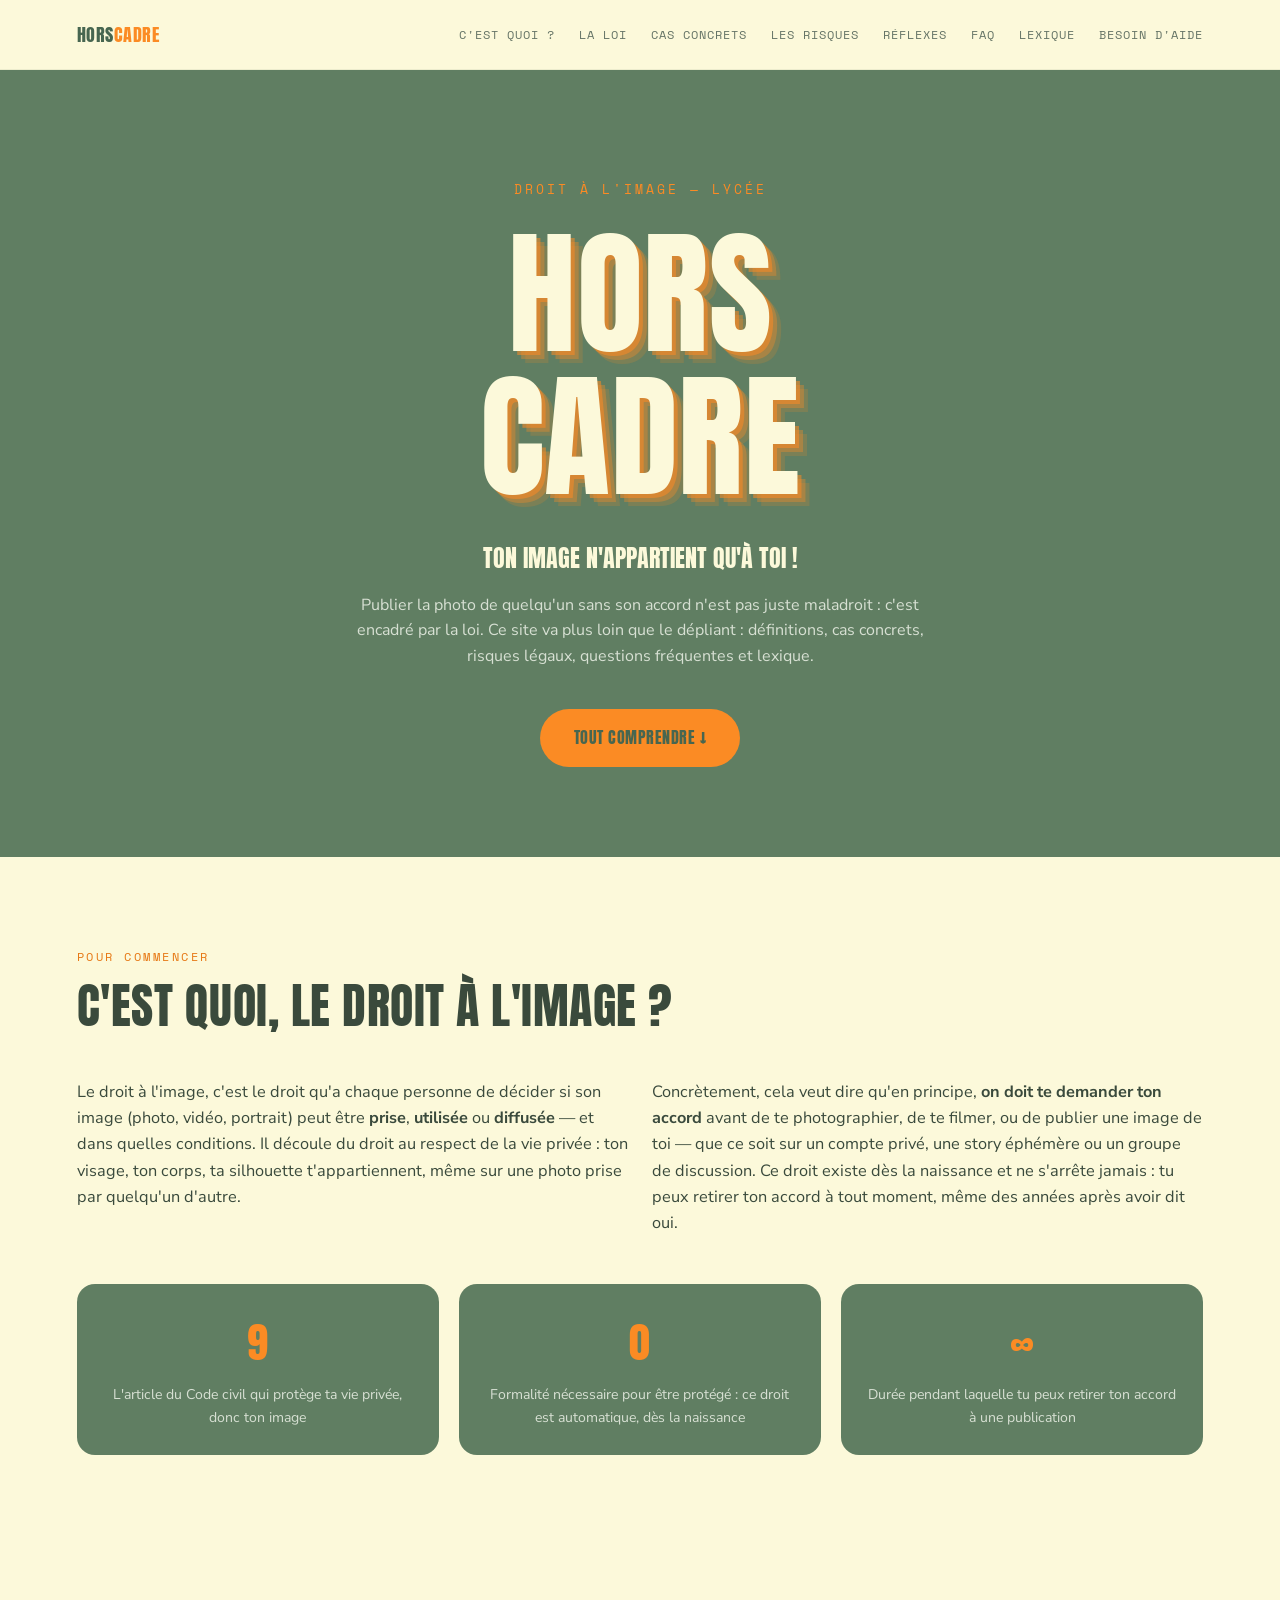
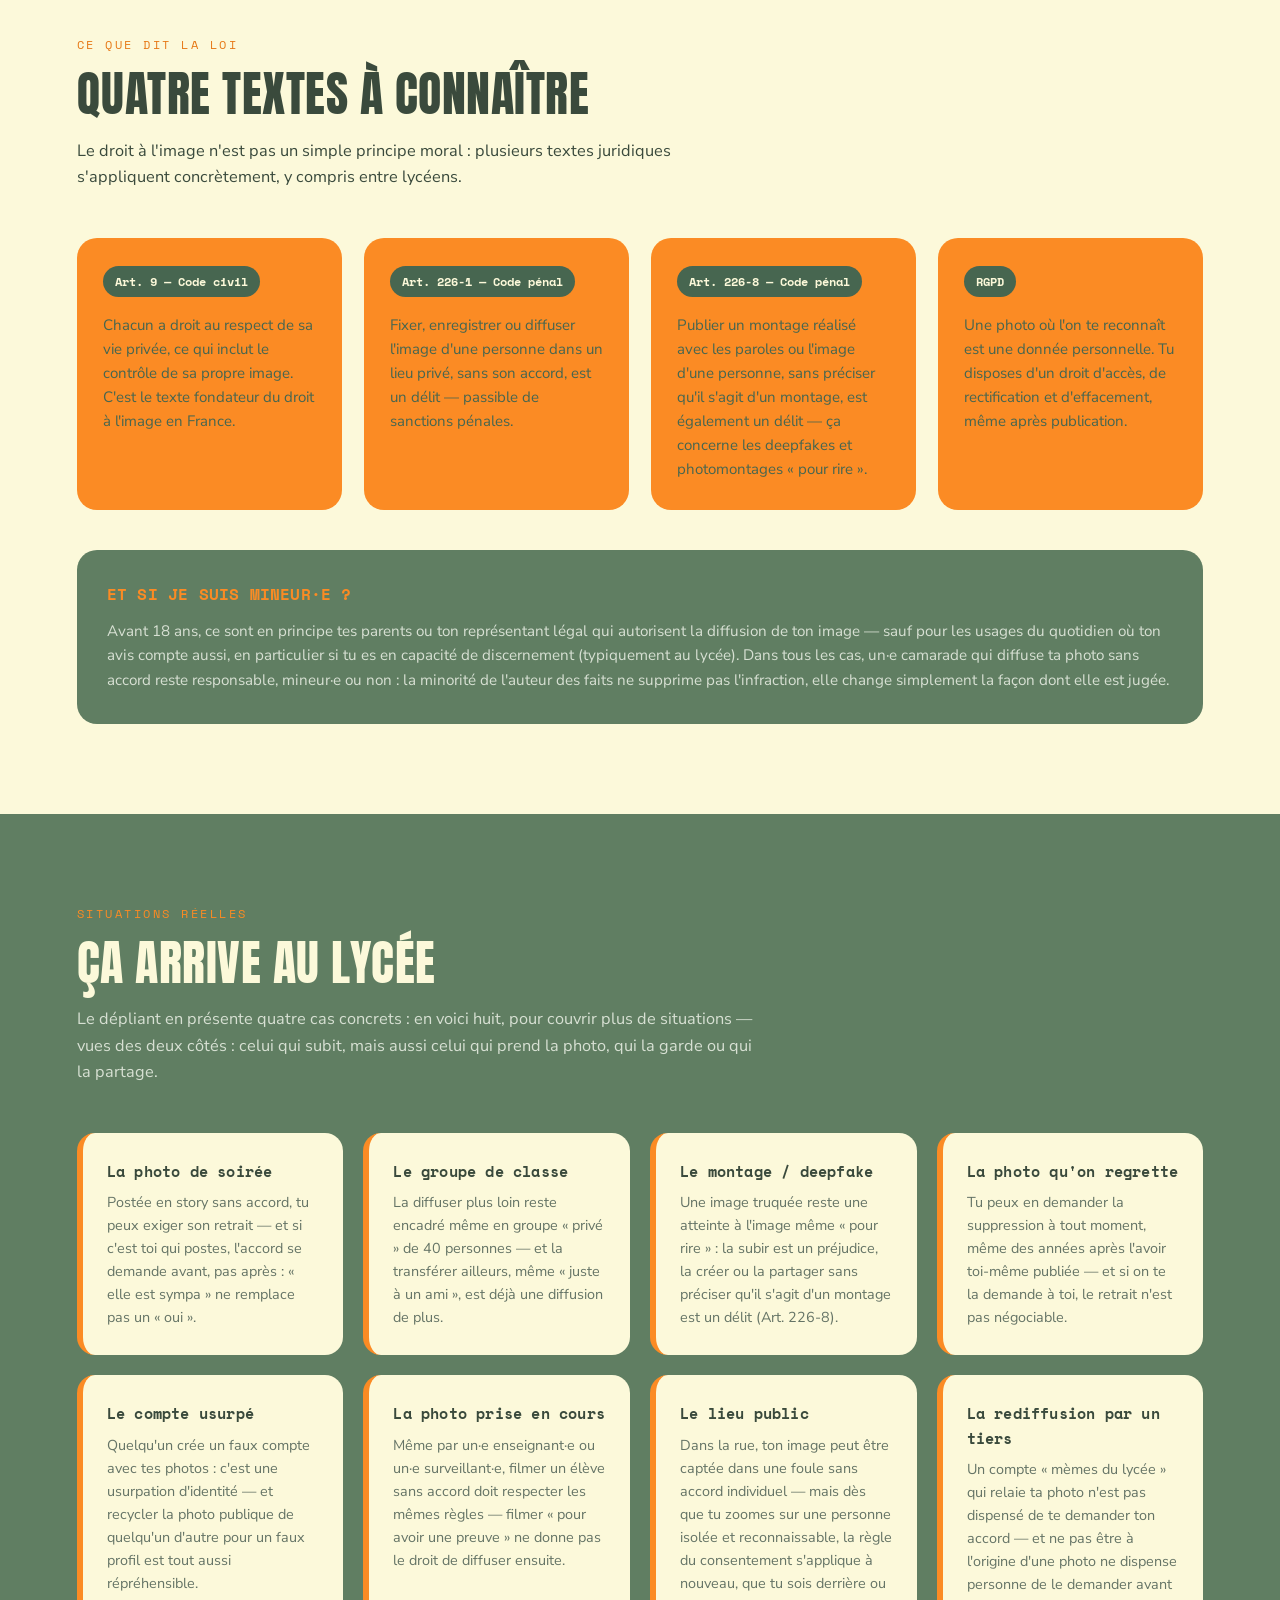
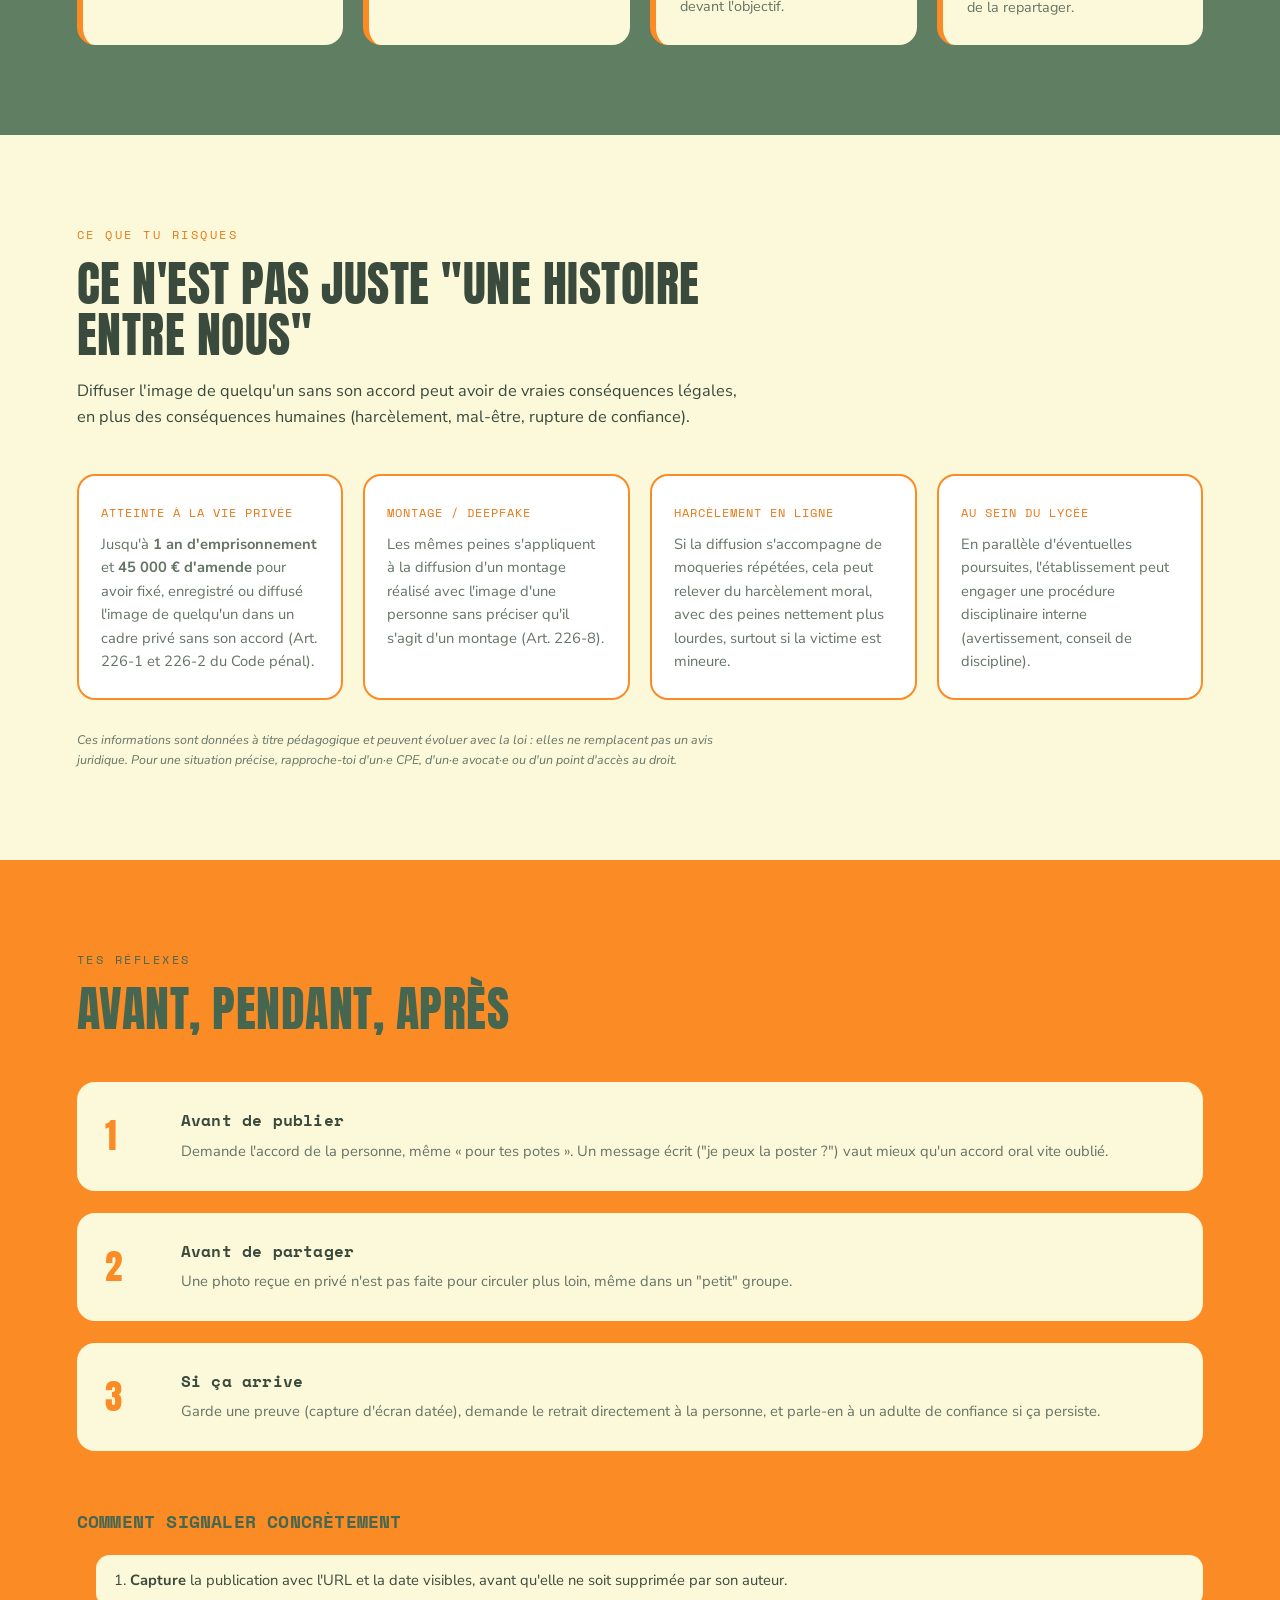
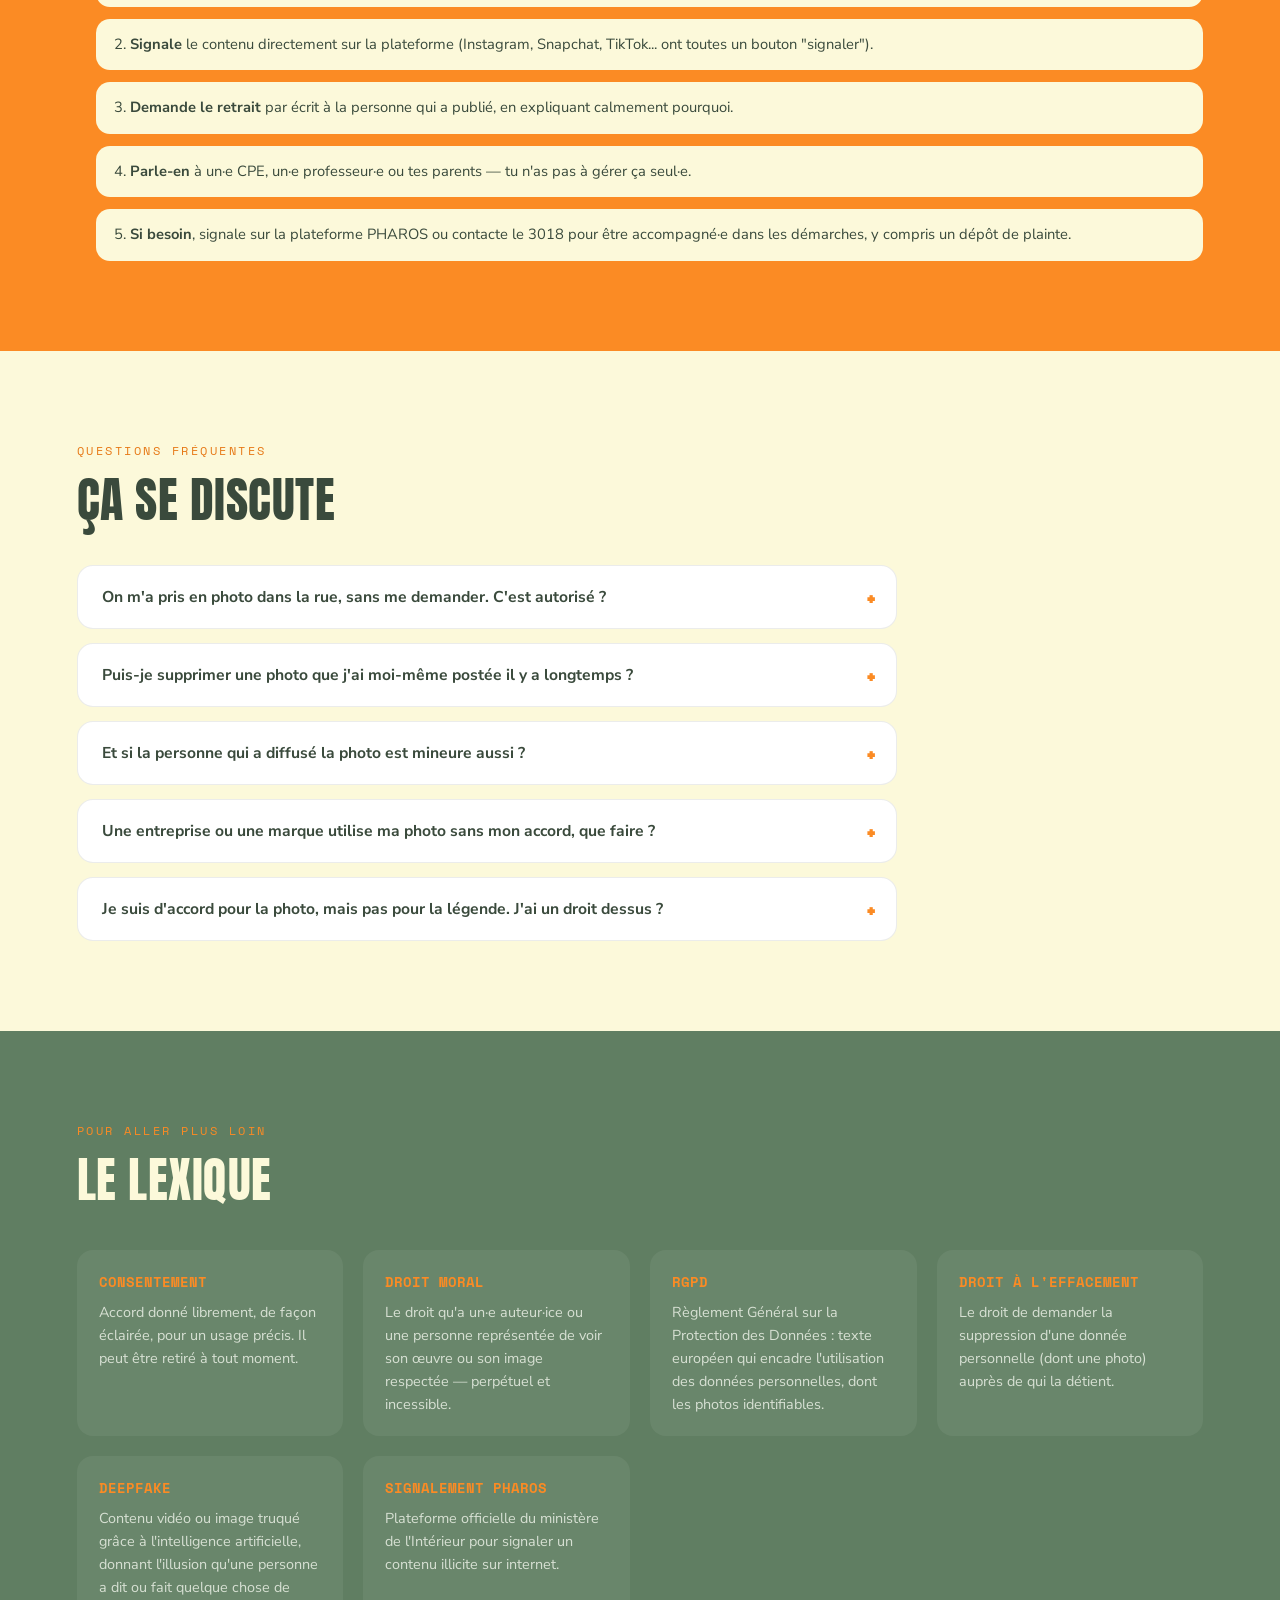
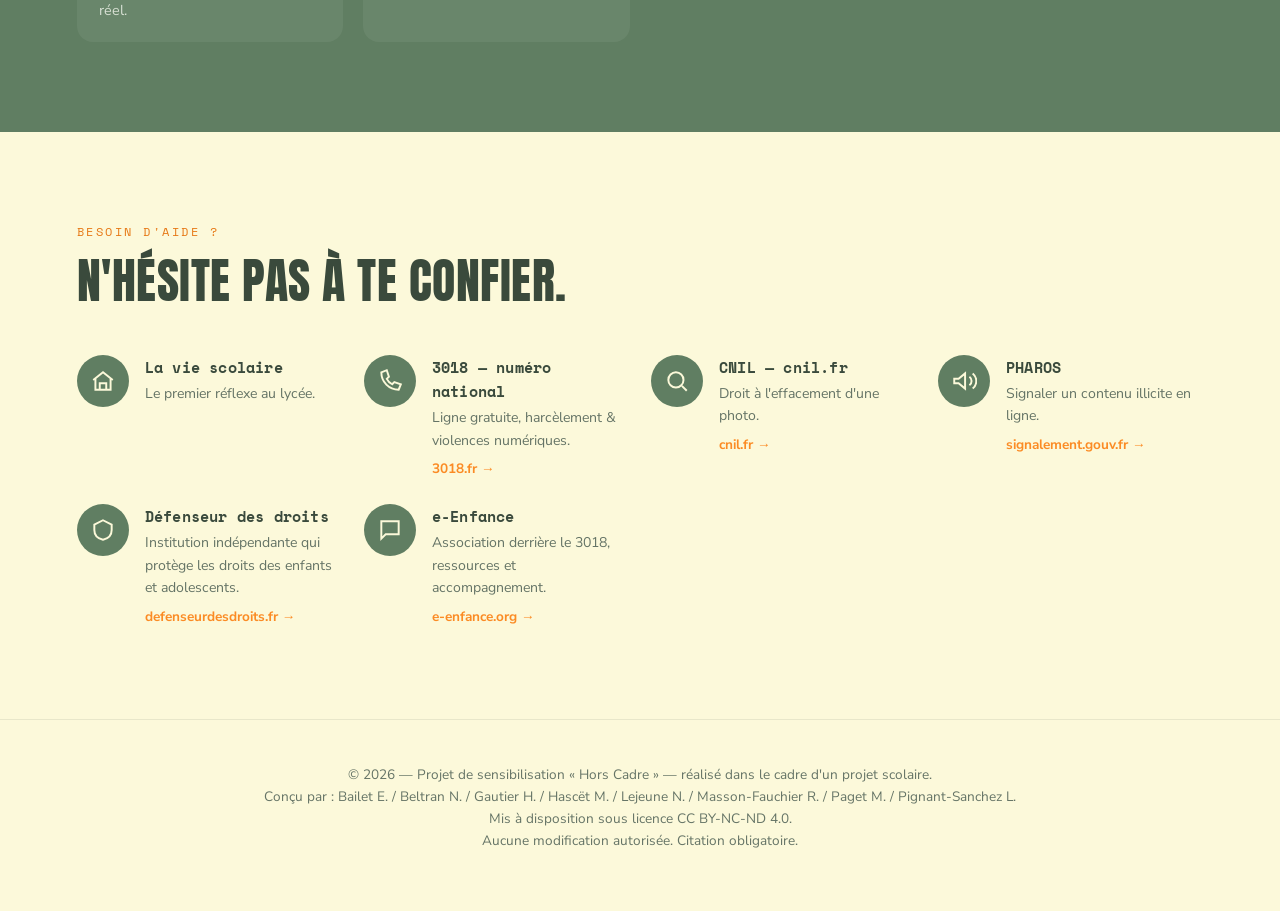
==== commit 03348f8e: "Add files via upload" ====
--- a/index.html
+++ b/index.html
@@ -1,13 +1,24 @@
 <!DOCTYPE html>
 <html lang="fr">
+
 <head>
-<meta charset="UTF-8">
-<meta name="viewport" content="width=device-width, initial-scale=1.0">
-<title>Hors Cadre — Le droit à l'image au lycée</title>
-<link rel="preconnect" href="https://fonts.googleapis.com">
-<link href="https://fonts.googleapis.com/css2?family=Anton&family=Nunito+Sans:opsz,wght@6..12,400;6..12,600;6..12,700&family=Space+Mono:wght@400;700&display=swap" rel="stylesheet">
-<link rel="stylesheet" href="style.css">
+  <meta charset="UTF-8">
+  <meta name="viewport" content="width=device-width, initial-scale=1.0">
+  <title>Hors Cadre — Le droit à l'image au lycée</title>
+
+  <!-- FAVICON -->
+  <link rel="icon" type="image/png" href="images/favicon-96x96.png" sizes="96x96" />
+  <link rel="icon" type="image/svg+xml" href="images/favicon.svg" />
+  <link rel="shortcut icon" href="images/favicon.ico" />
+  <link rel="apple-touch-icon" sizes="180x180" href="images/apple-touch-icon.png" />
+  <link rel="manifest" href="images/site.webmanifest" />
+
+  <!-- STYLE -->
+  <link rel="preconnect" href="https://fonts.googleapis.com">
+  <link href="https://fonts.googleapis.com/css2?family=Anton&family=Nunito+Sans:opsz,wght@6..12,400;6..12,600;6..12,700&family=Space+Mono:wght@400;700&display=swap" rel="stylesheet">
+  <link rel="stylesheet" href="style.css">
 </head>
+
 <body>
 
 <header>
@@ -313,11 +324,12 @@
 
 <footer>
   <p>&copy; <span id="year"></span> — Projet de sensibilisation « Hors Cadre » — réalisé dans le cadre d'un projet scolaire.</p>
-  <p>Conçu par : Bailet E. / Beltran N. / Gautier H. / Hascët M. / Lejeune N. / Masson-Fauchier R. / Paget M. / Pages L.</p>
+  <p>Conçu par : Bailet E. / Beltran N. / Gautier H. / Hascët M. / Lejeune N. / Masson-Fauchier R. / Paget M. / Pignant-Sanchez L.</p>
   <p>Mis à disposition sous licence CC BY-NC-ND 4.0.</p>
   <p>Aucune modification autorisée. Citation obligatoire.</p>
 </footer>
 
 <script src="script.js"></script>
 </body>
+
 </html>
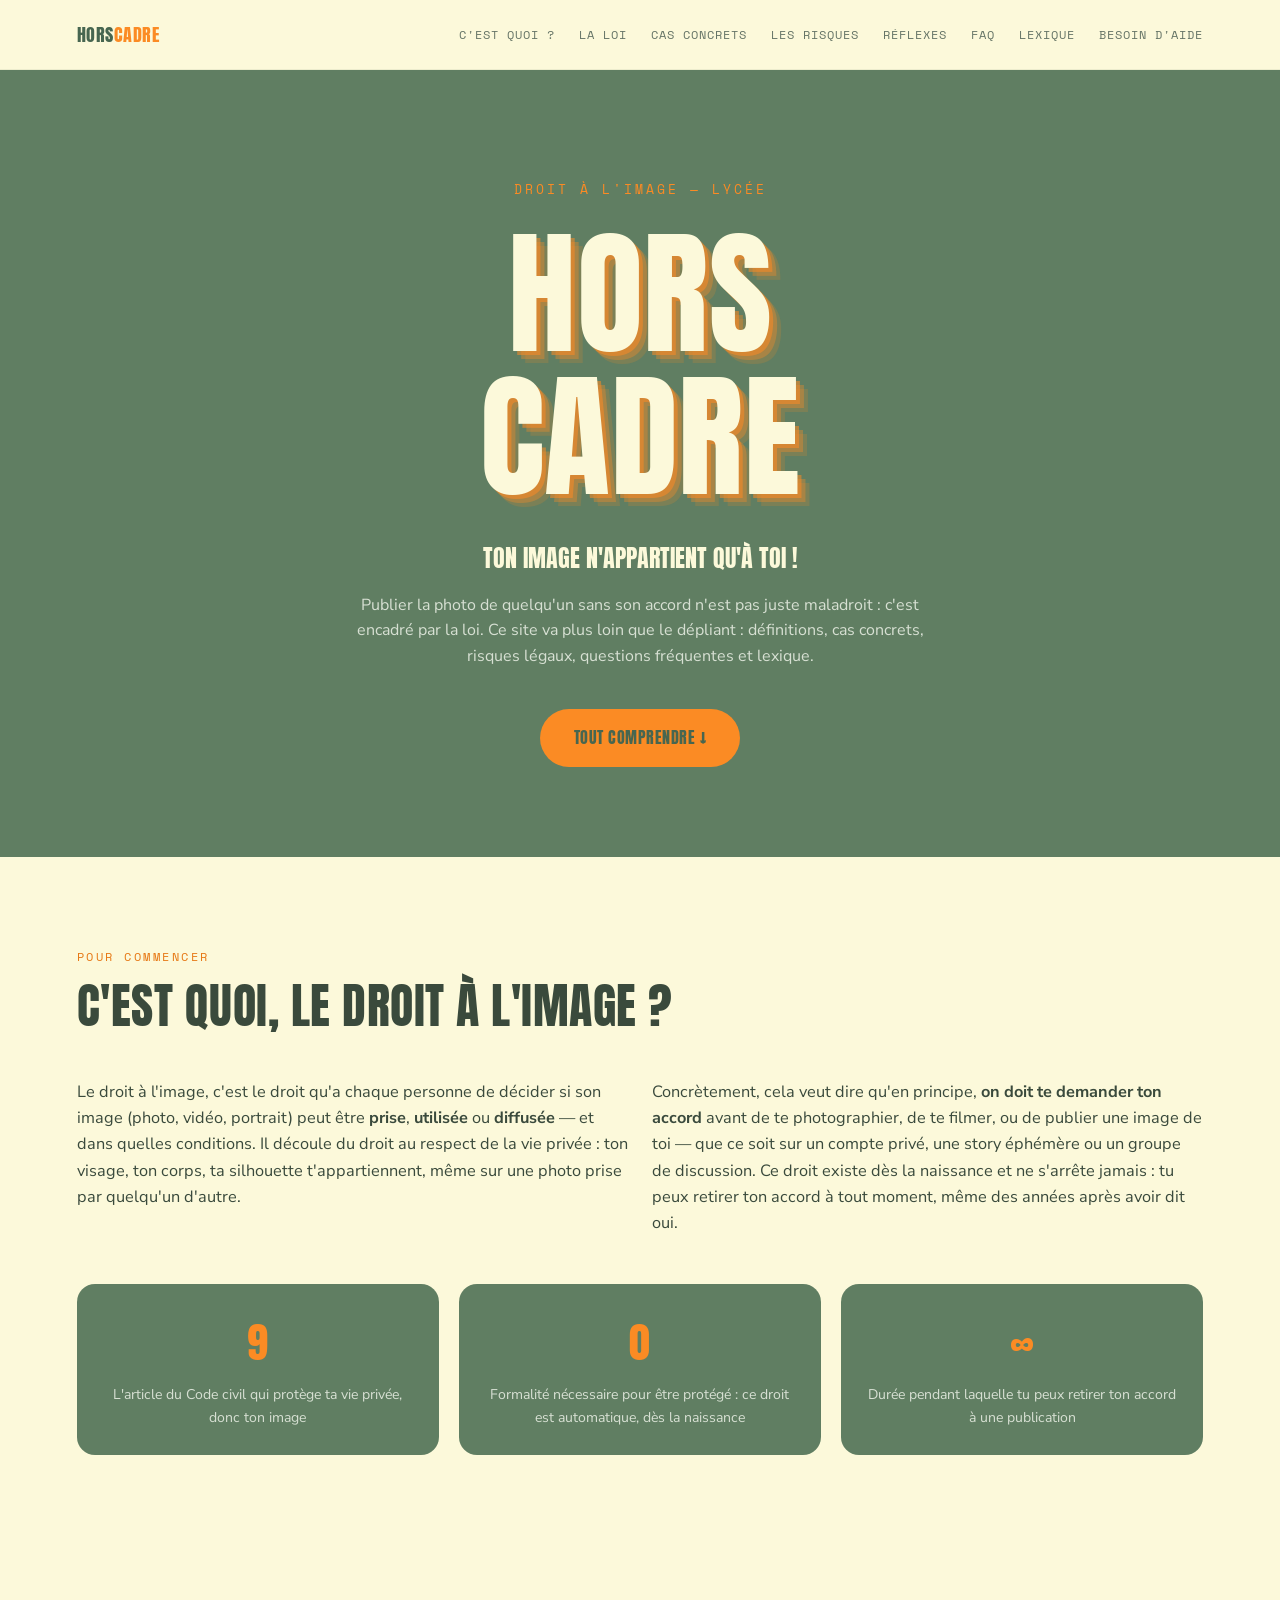
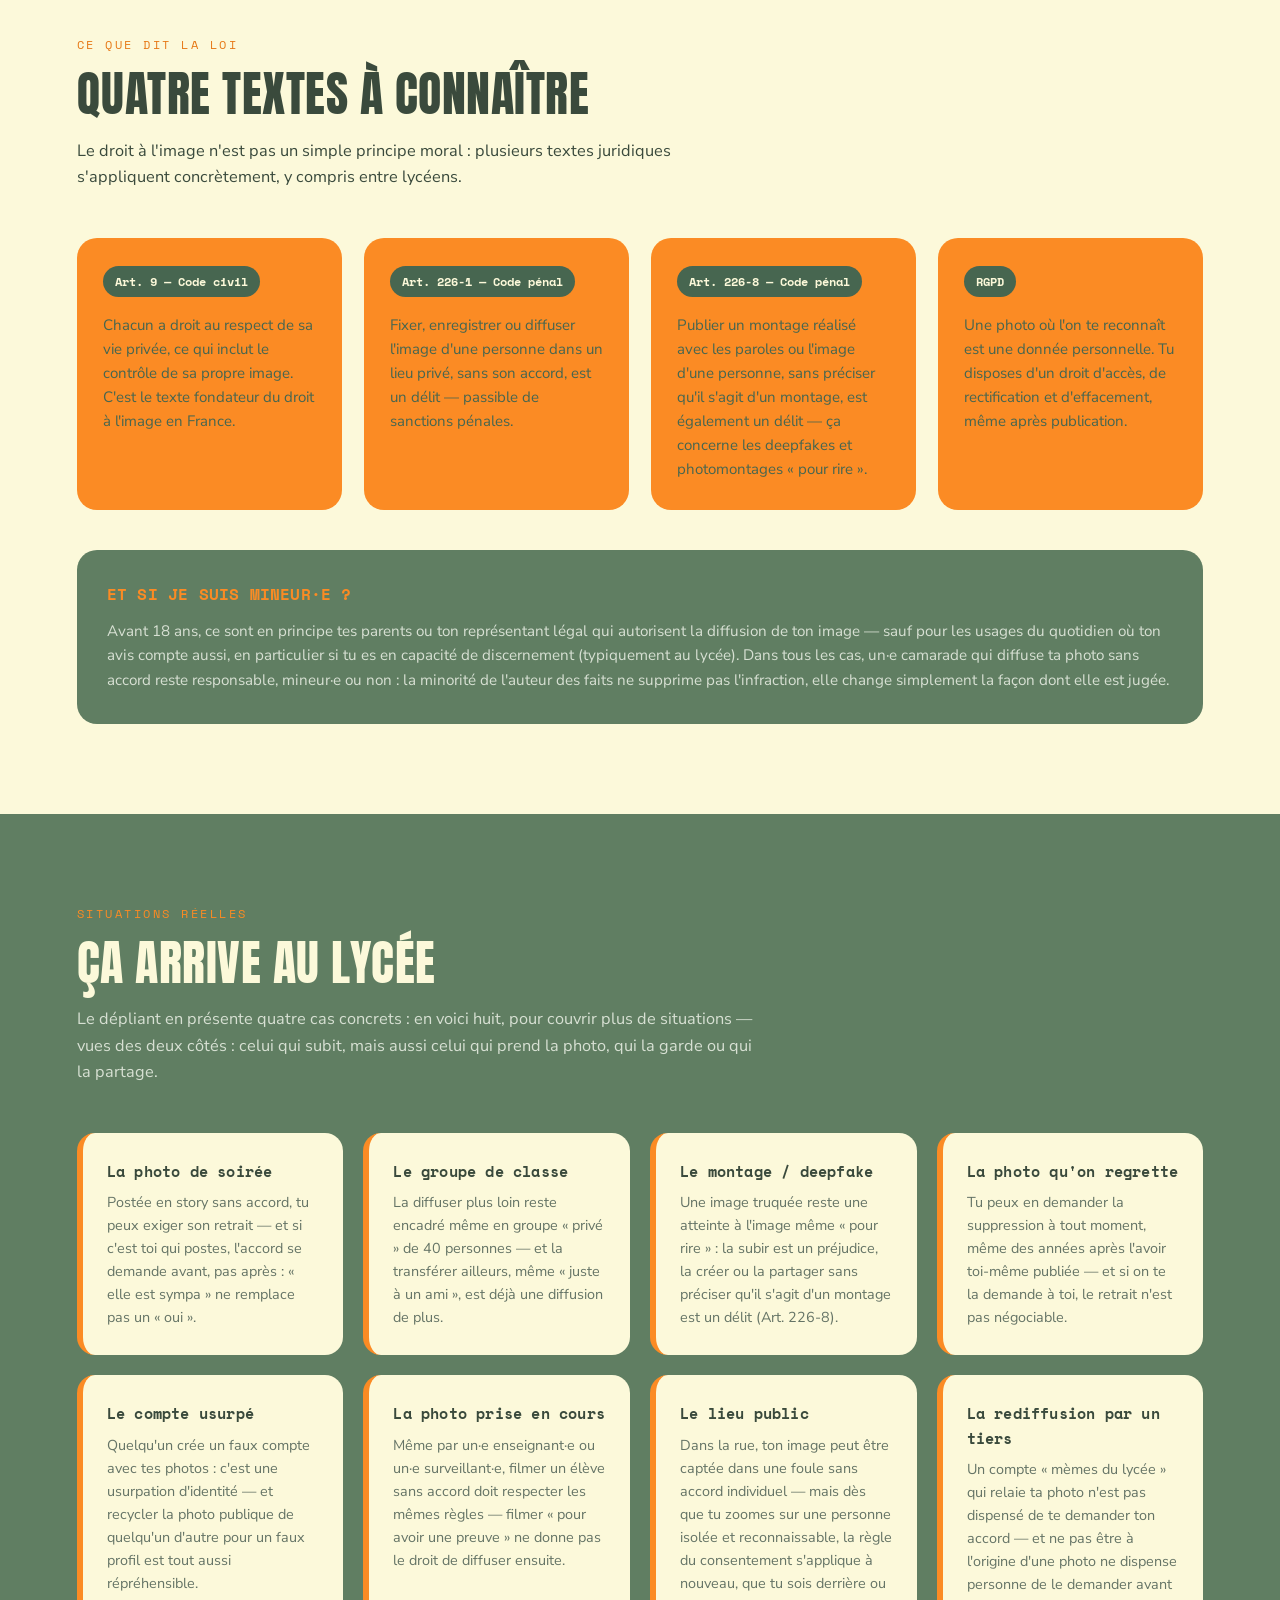
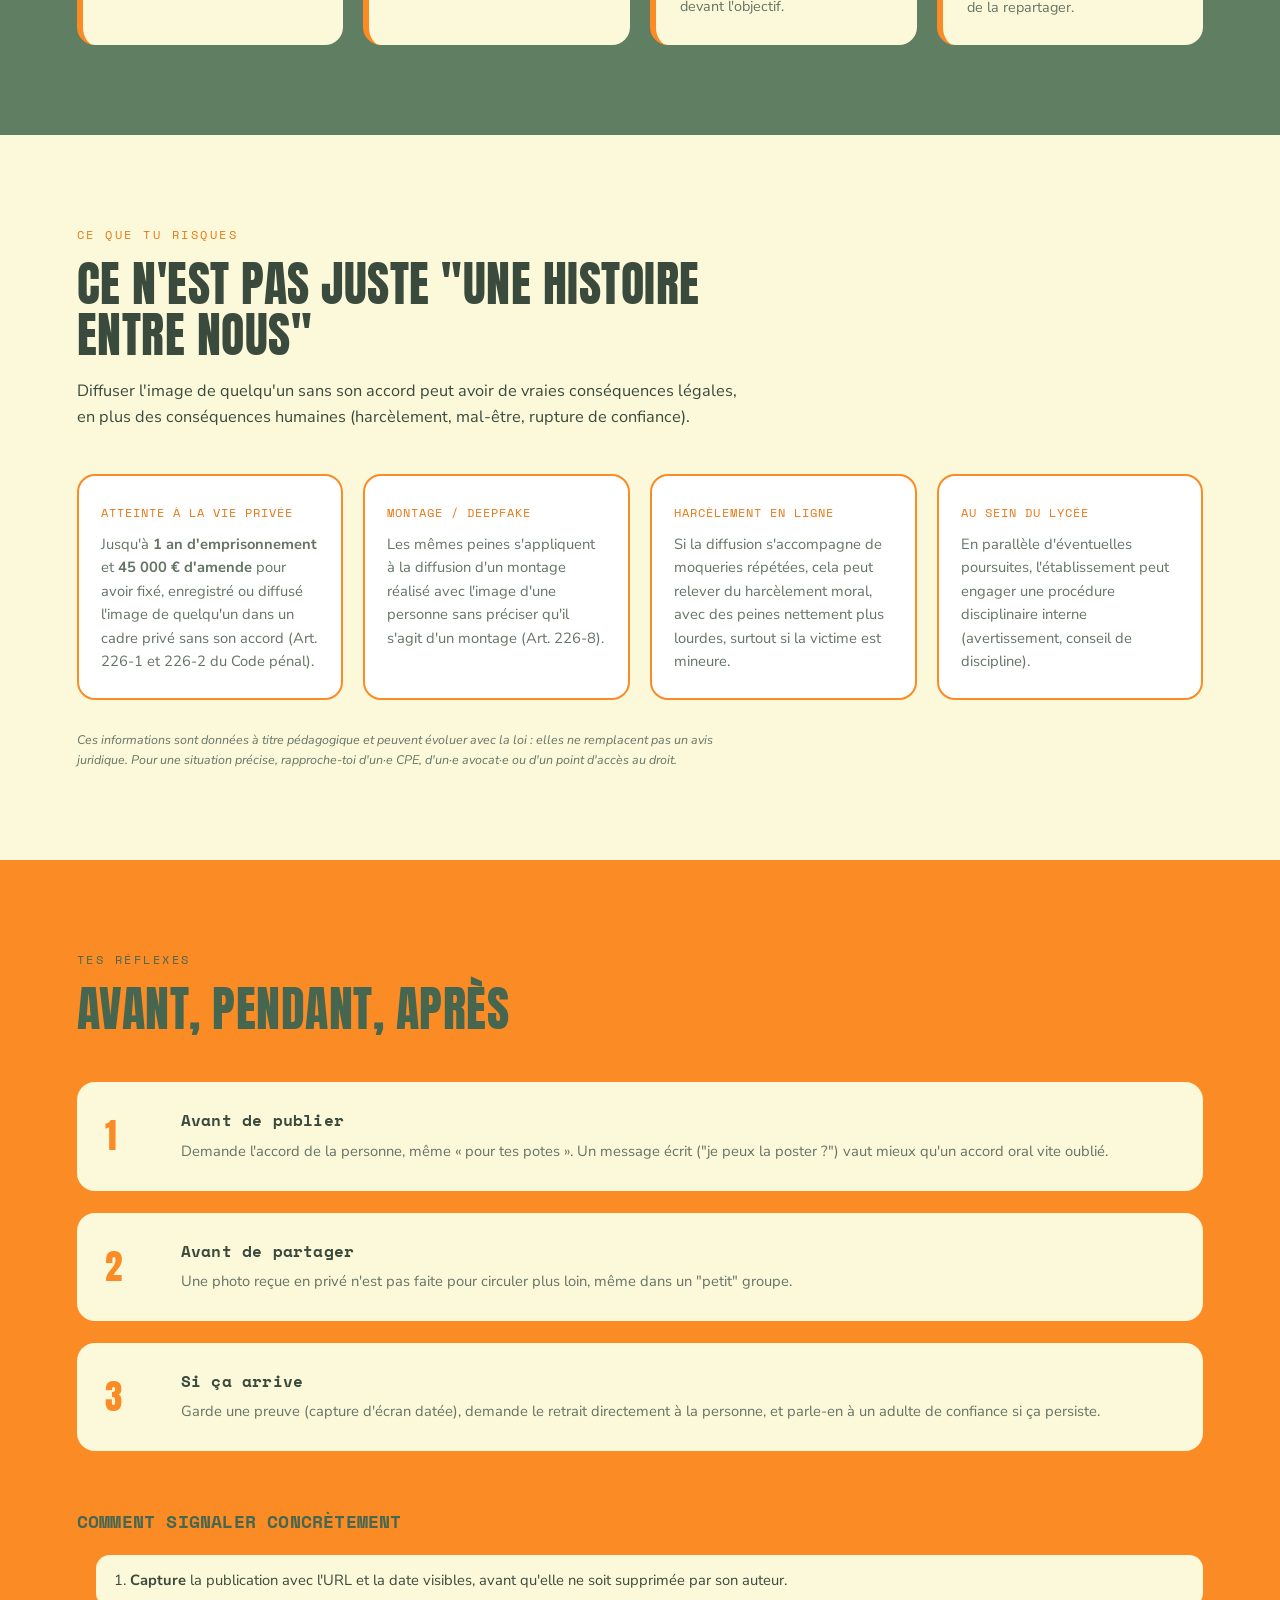
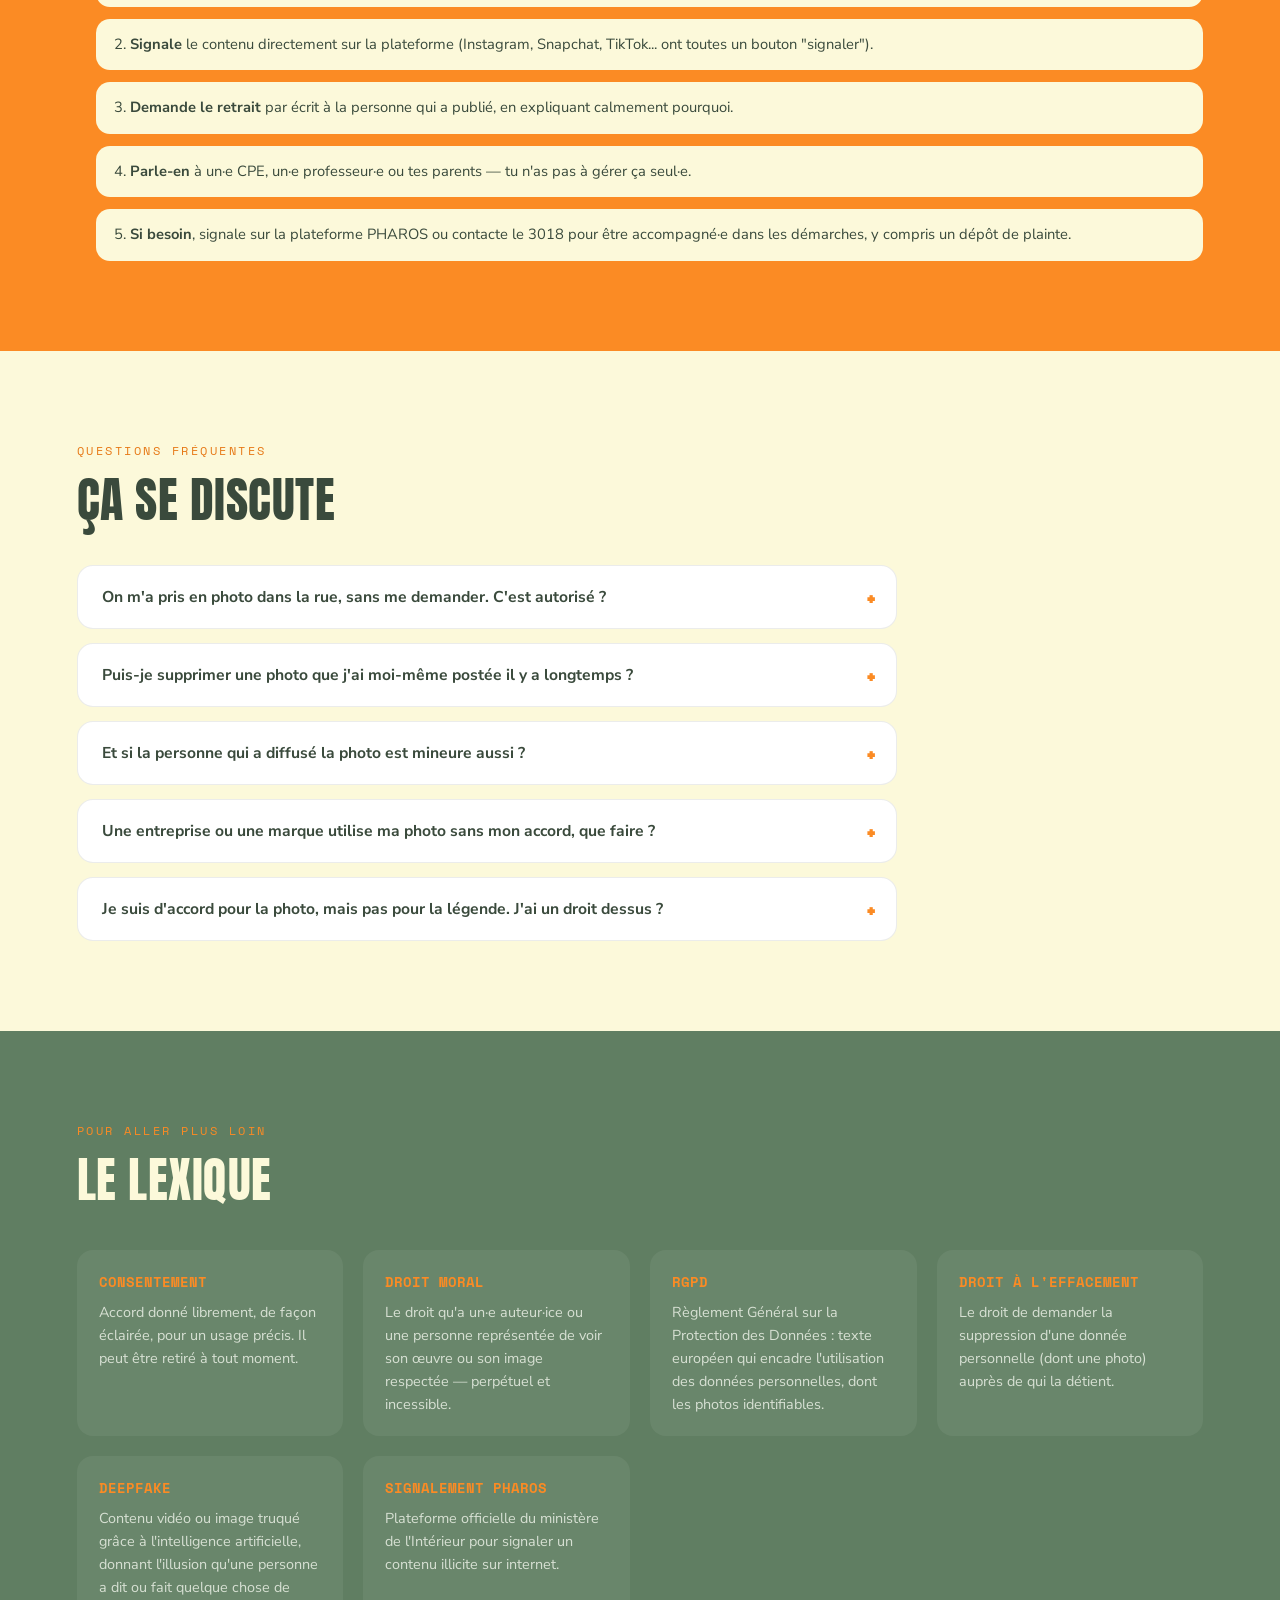
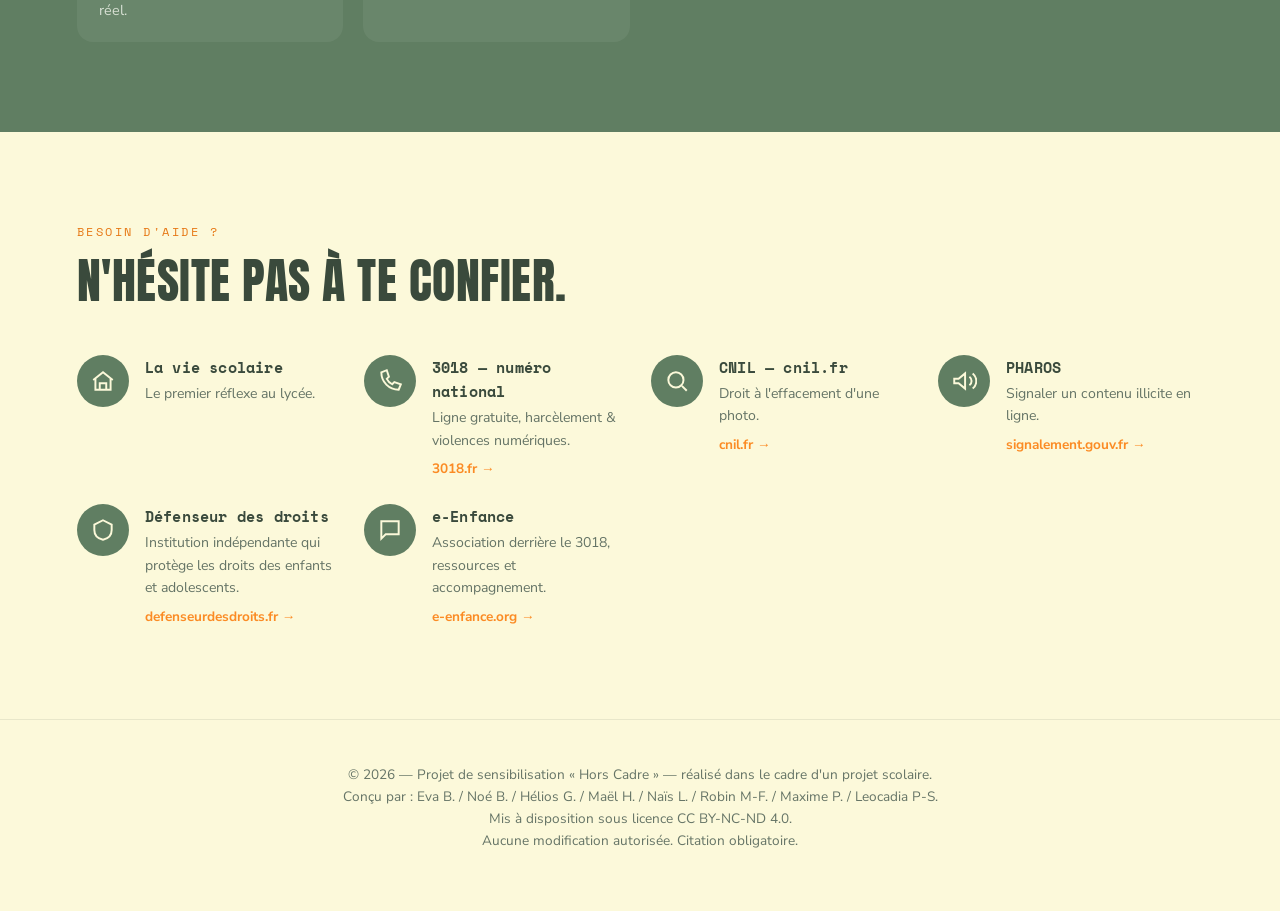
==== commit da073b6b: "Update index.html" ====
--- a/index.html
+++ b/index.html
@@ -4,6 +4,7 @@
 <head>
   <meta charset="UTF-8">
   <meta name="viewport" content="width=device-width, initial-scale=1.0">
+  <meta name="google-site-verification" content="y16jGZ6eWYLC038itnpZM6-YCQvsMRSXyfmIJCSb5jo" />
   <title>Hors Cadre — Le droit à l'image au lycée</title>
 
   <!-- FAVICON -->
@@ -324,7 +325,7 @@
 
 <footer>
   <p>&copy; <span id="year"></span> — Projet de sensibilisation « Hors Cadre » — réalisé dans le cadre d'un projet scolaire.</p>
-  <p>Conçu par : Bailet E. / Beltran N. / Gautier H. / Hascët M. / Lejeune N. / Masson-Fauchier R. / Paget M. / Pignant-Sanchez L.</p>
+  <p>Conçu par : Eva B. / Noé B. / Hélios G. / Maël H. / Naïs L. / Robin M-F. / Maxime P. / Leocadia P-S.</p>
   <p>Mis à disposition sous licence CC BY-NC-ND 4.0.</p>
   <p>Aucune modification autorisée. Citation obligatoire.</p>
 </footer>
@@ -332,4 +333,4 @@
 <script src="script.js"></script>
 </body>
 
-</html>+</html>
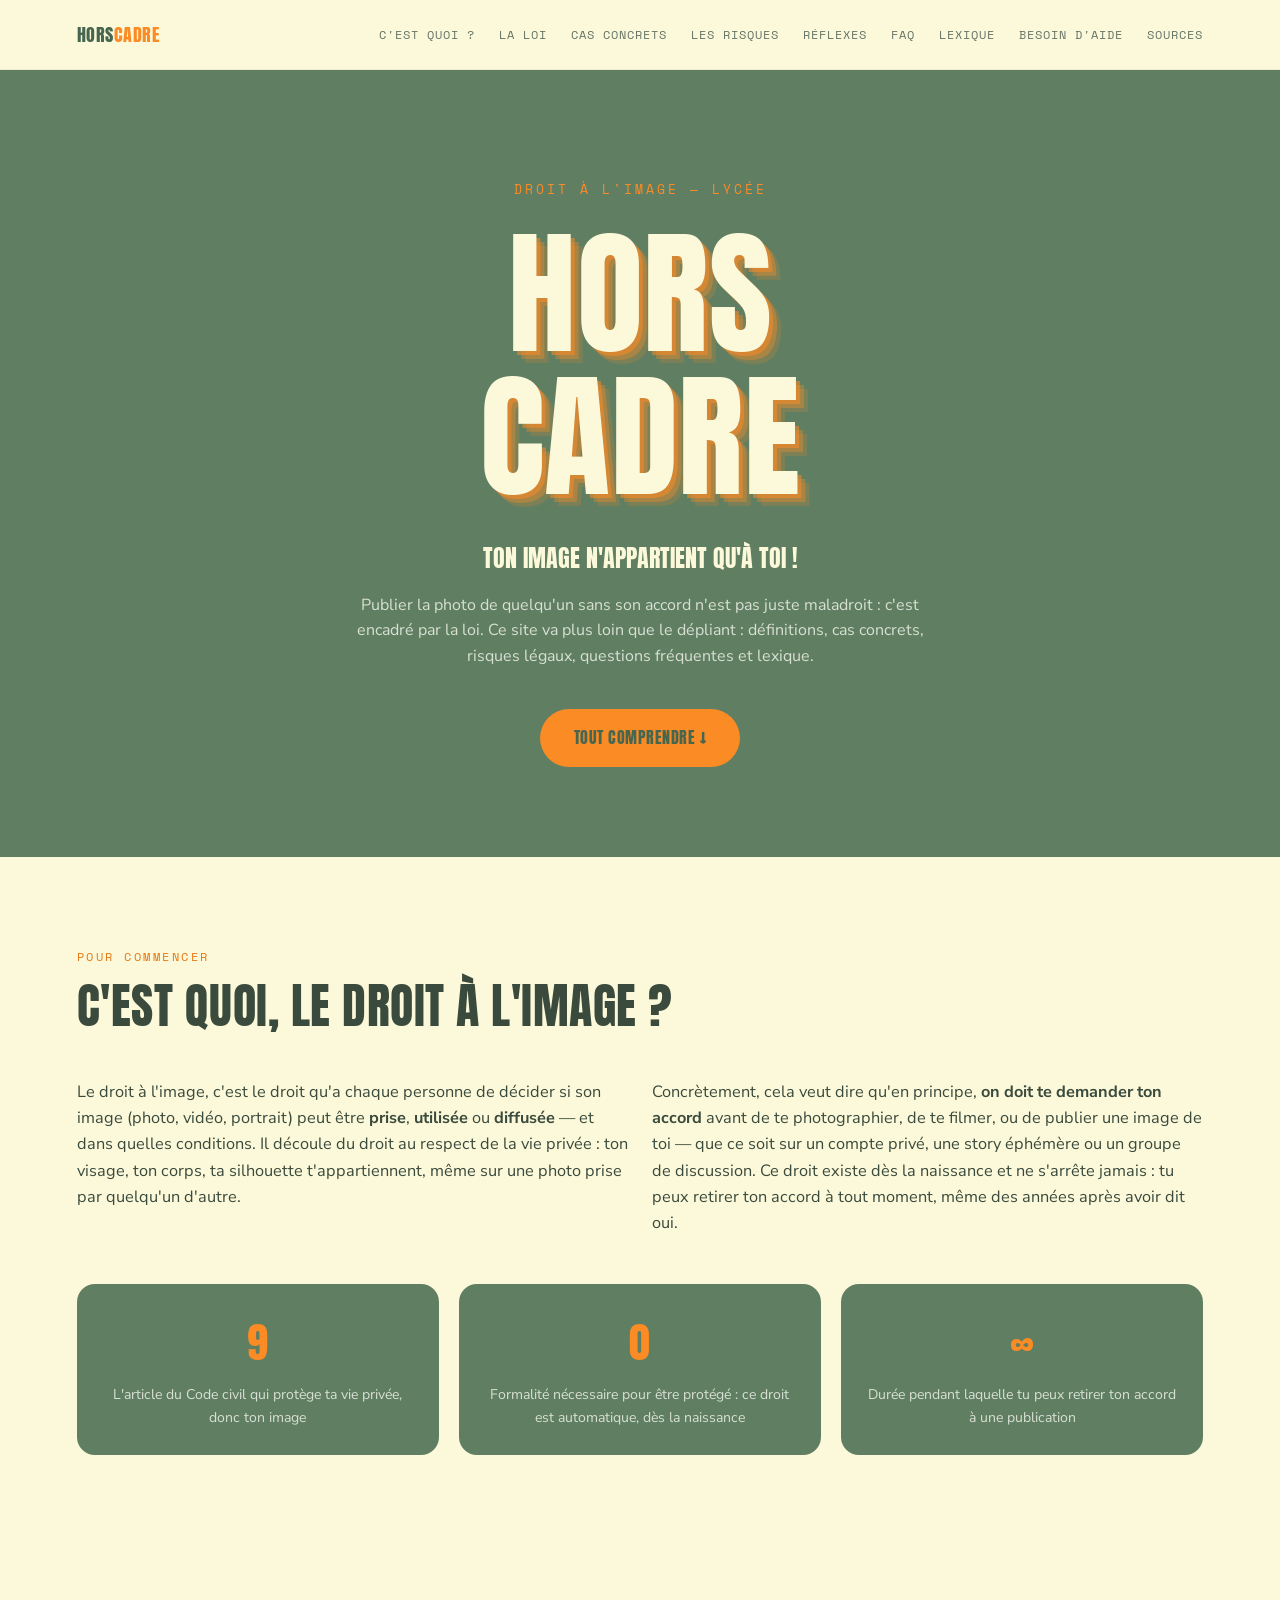
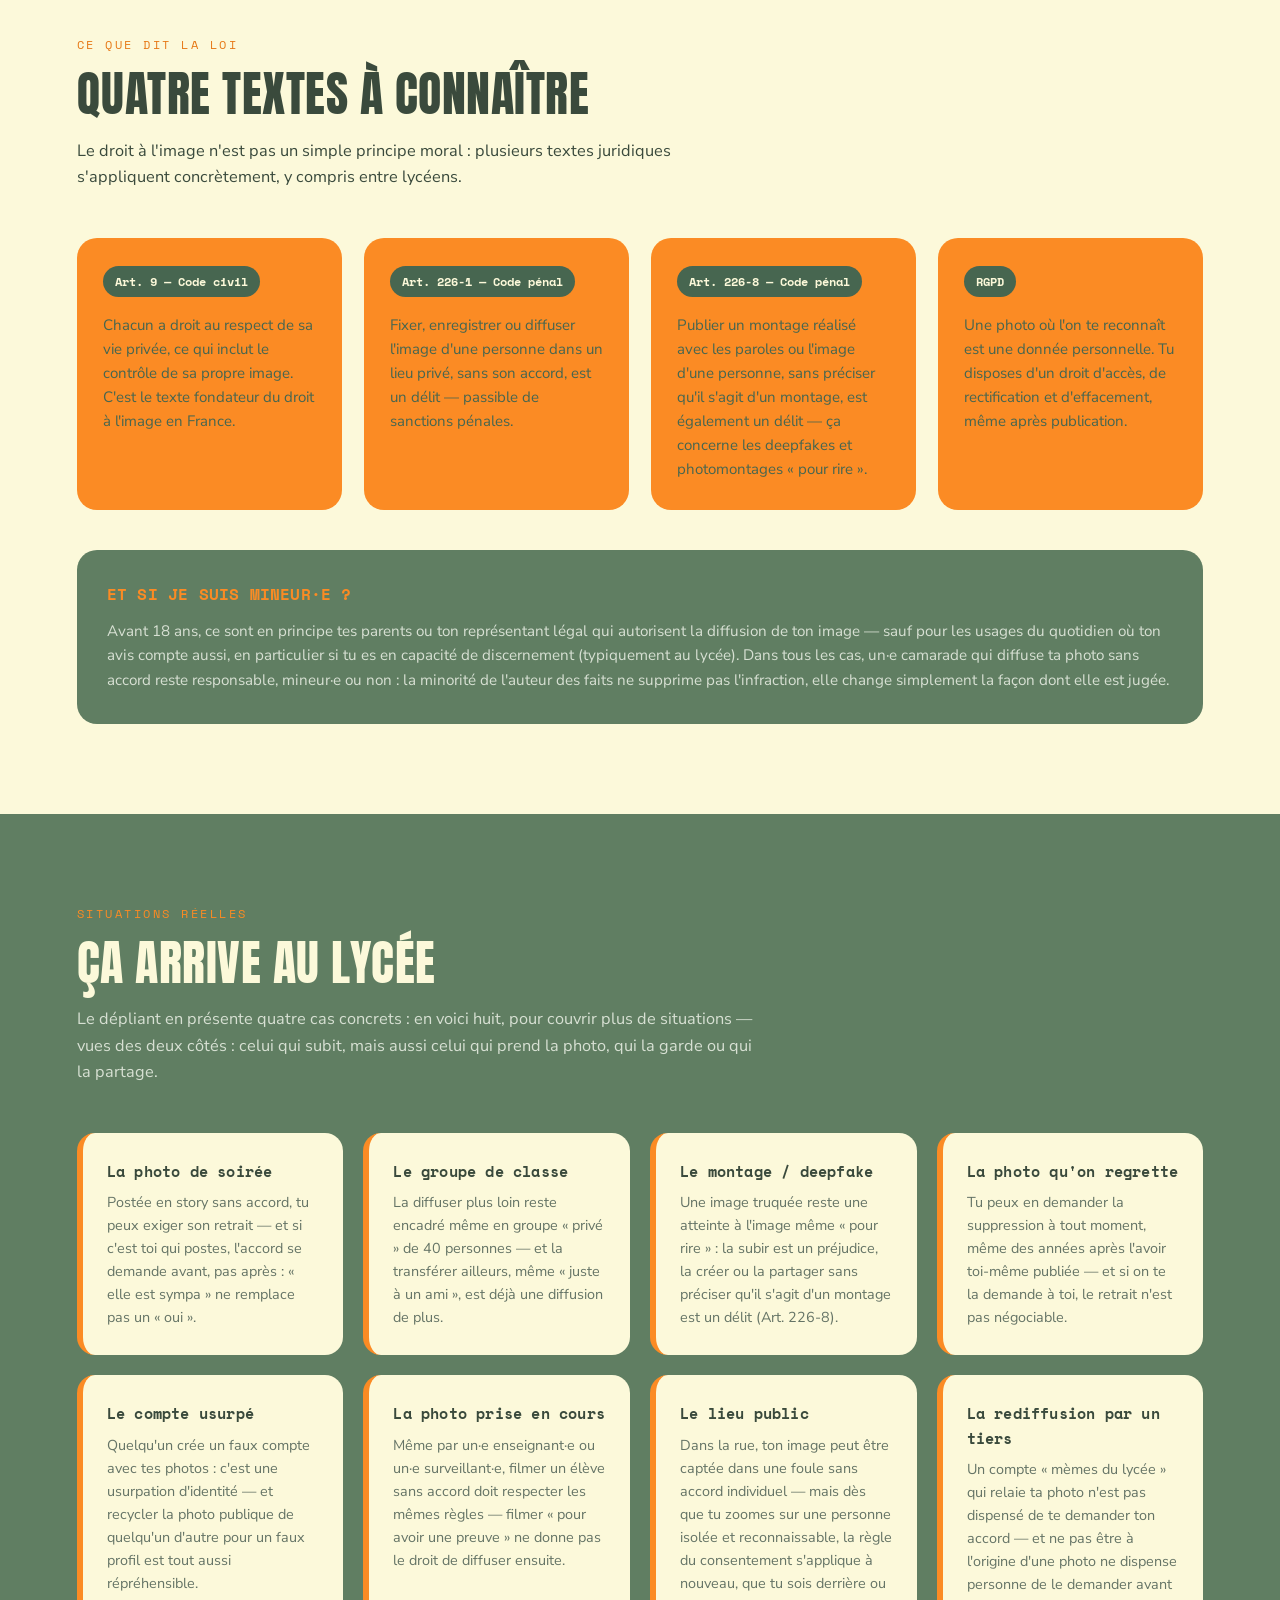
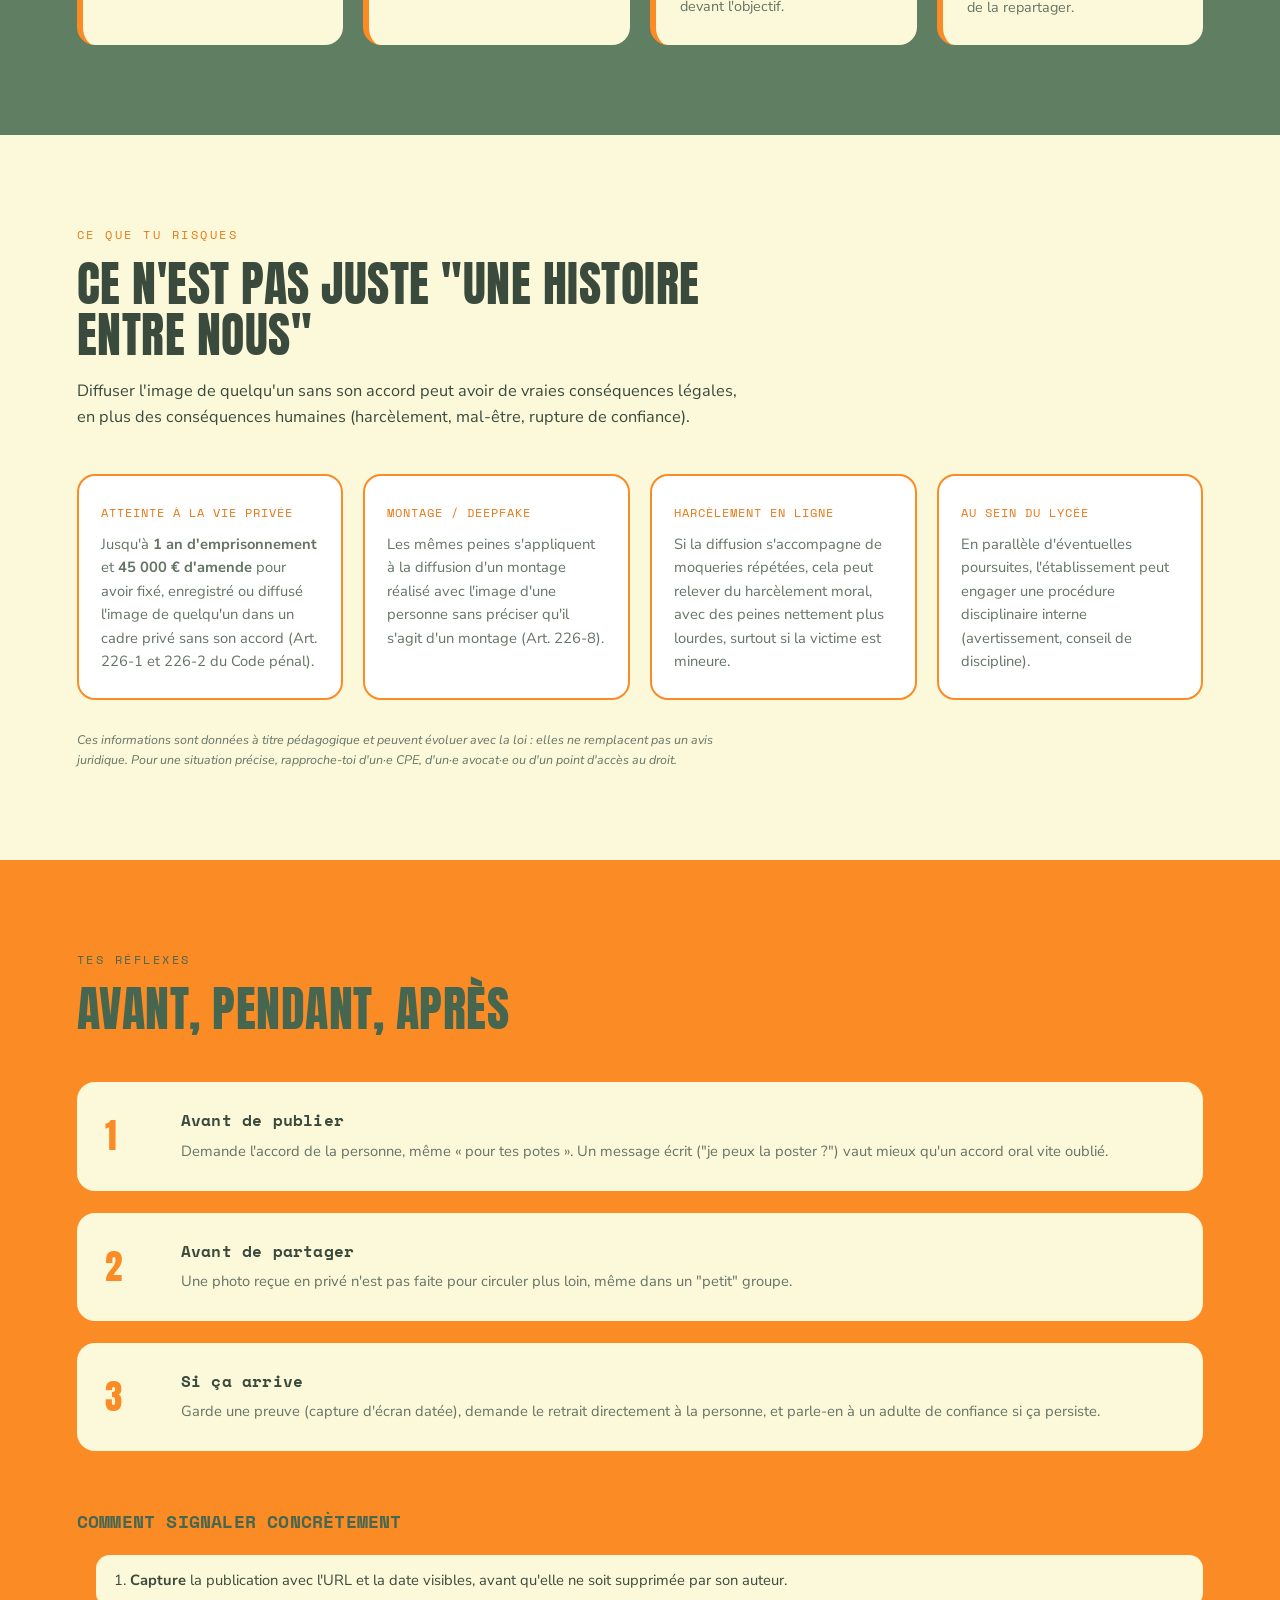
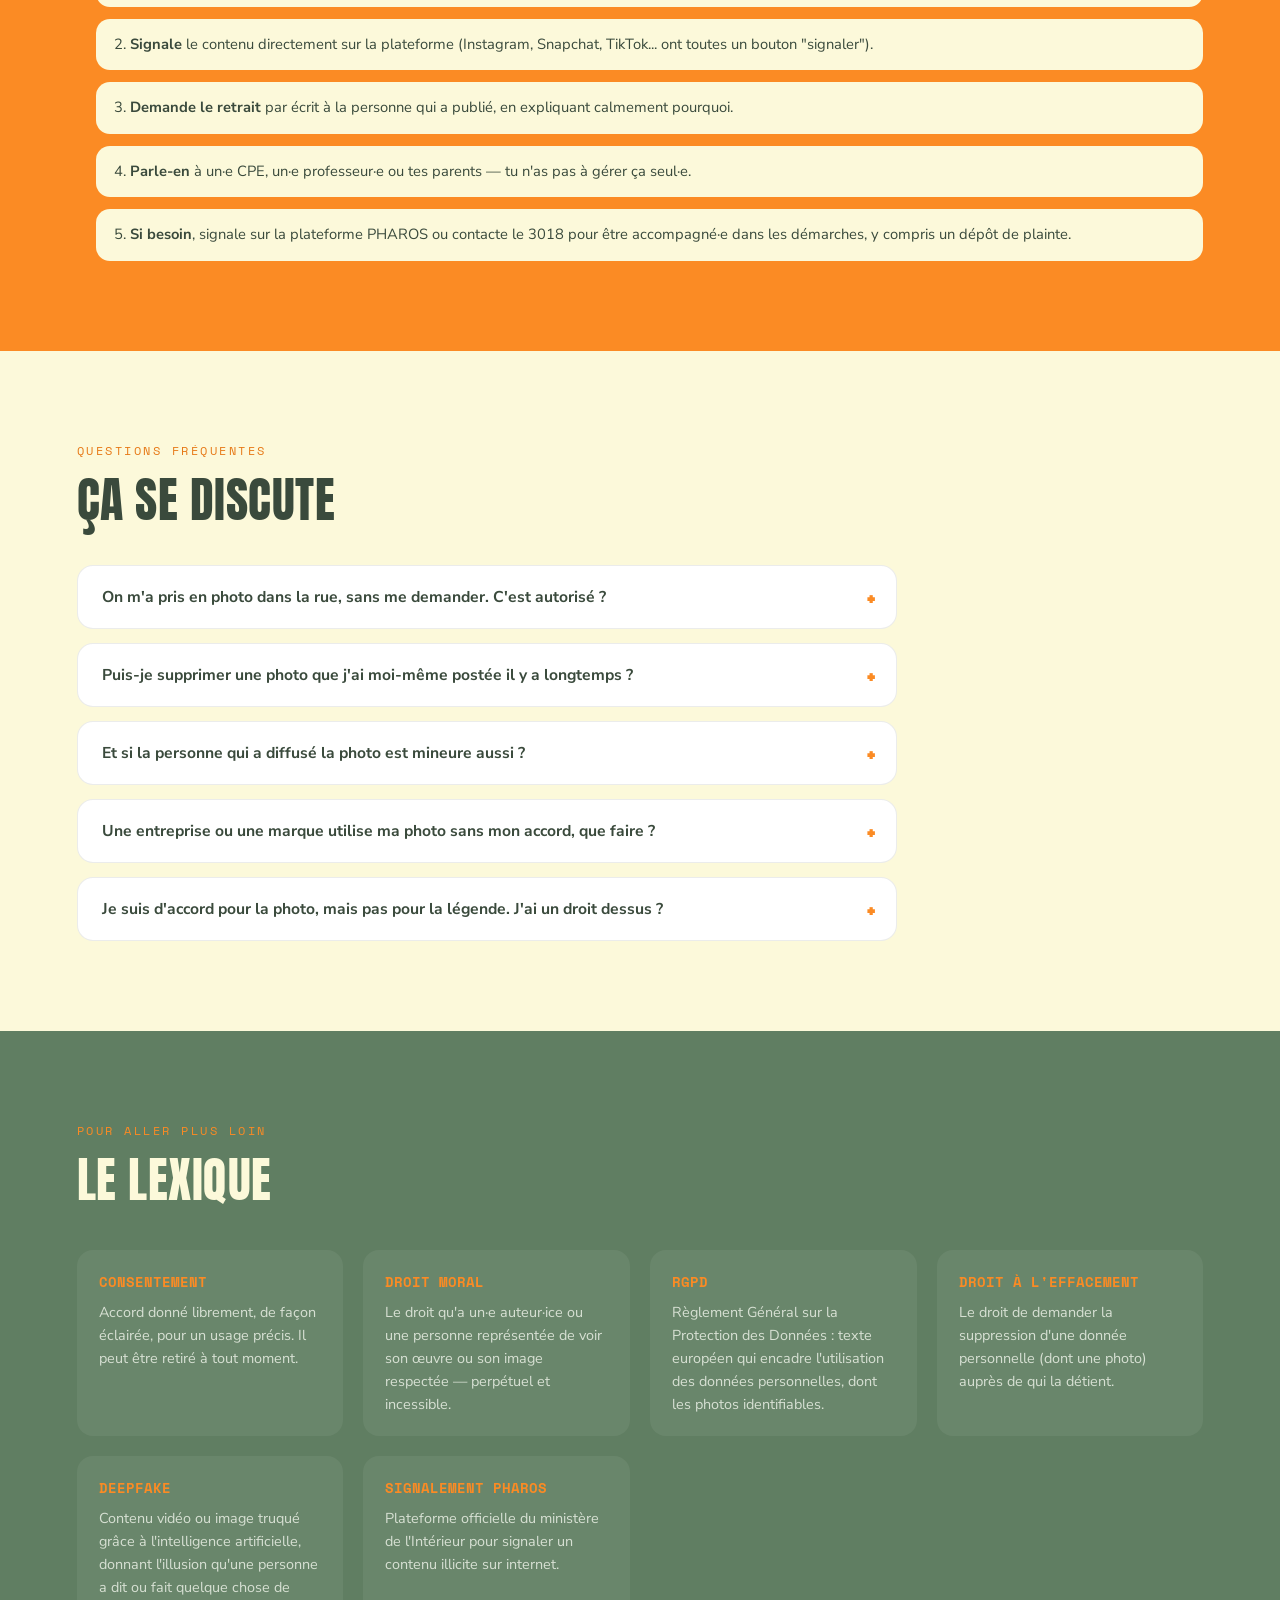
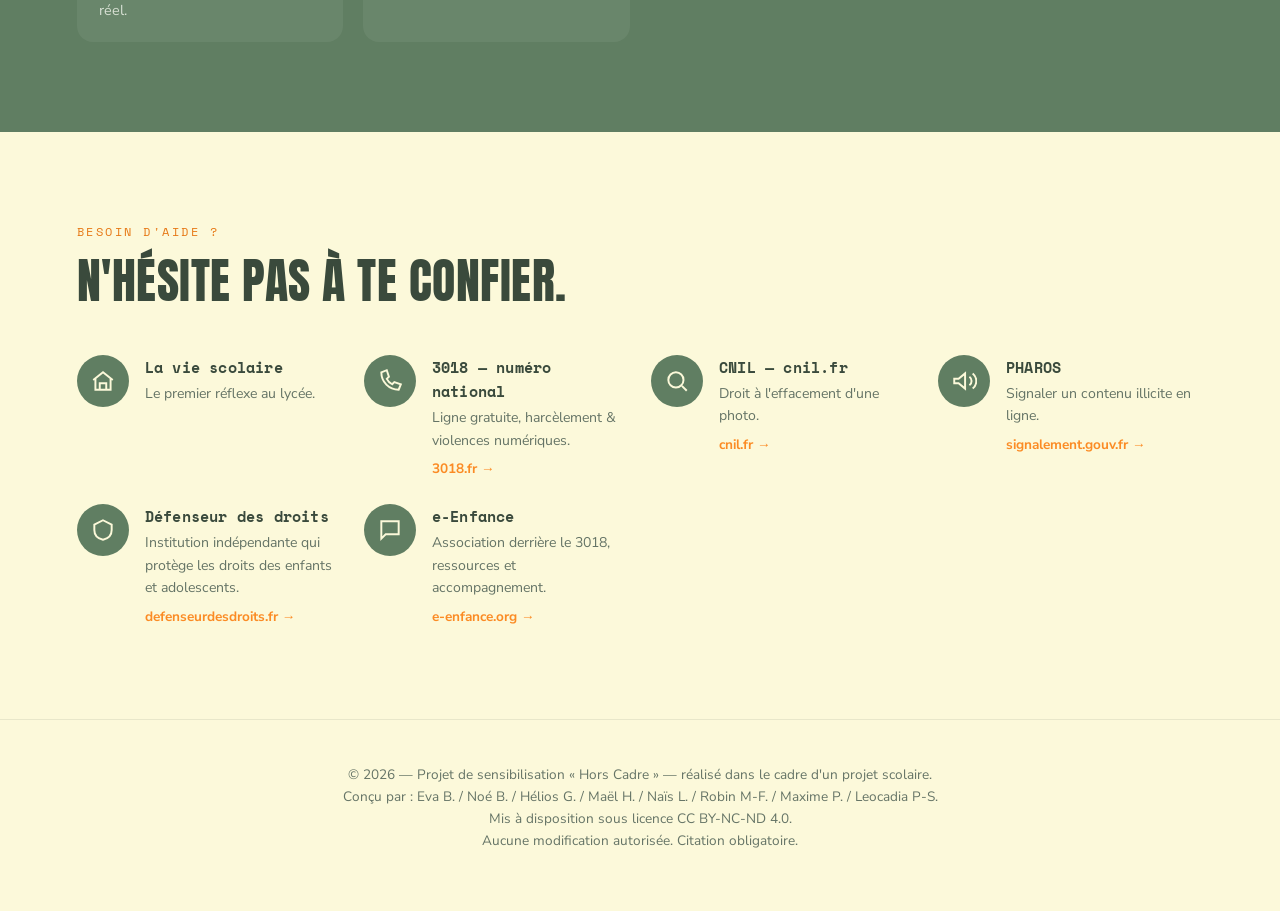
==== commit 2c8c9685: "Update index.html" ====
--- a/index.html
+++ b/index.html
@@ -36,6 +36,7 @@
     <a href="#faq">FAQ</a>
     <a href="#lexique">Lexique</a>
     <a href="#aide">Besoin d'aide</a>
+    <a href="sources.html">Sources</a>
   </nav>
 </header>
 
